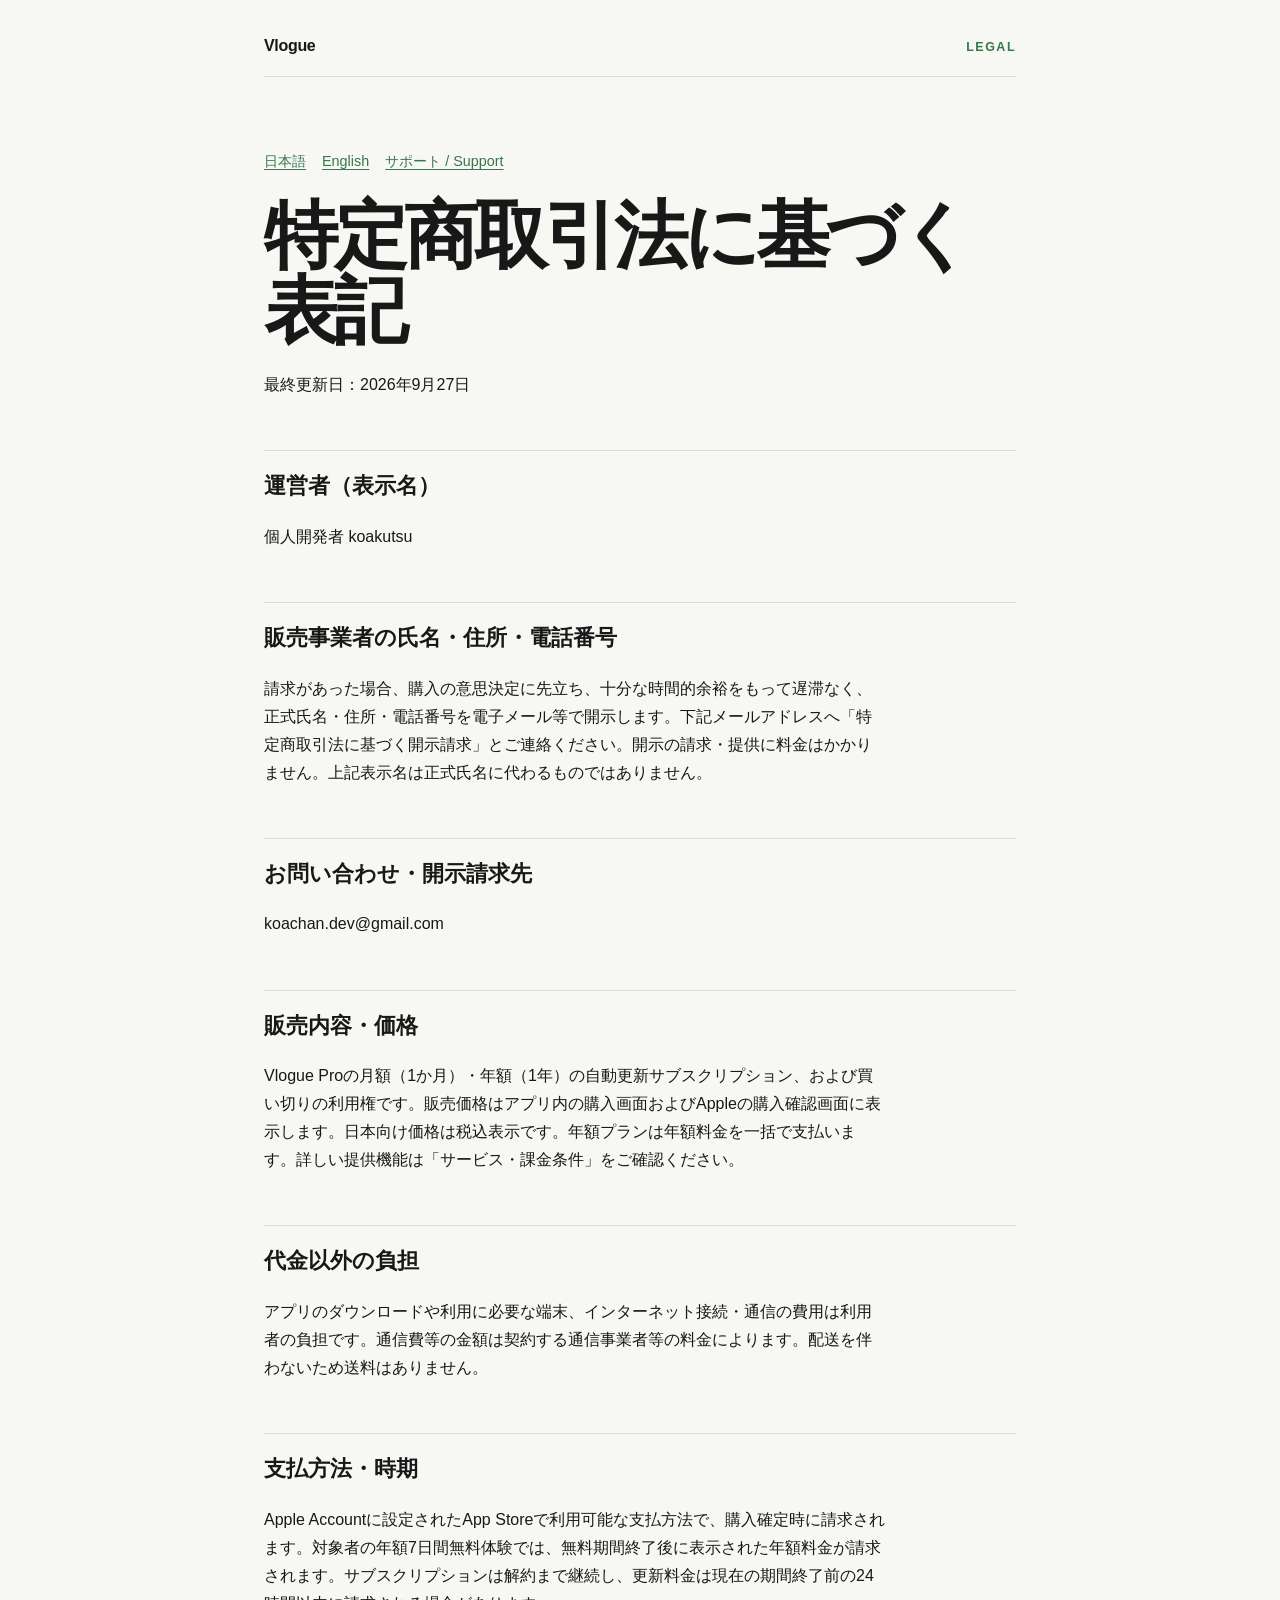
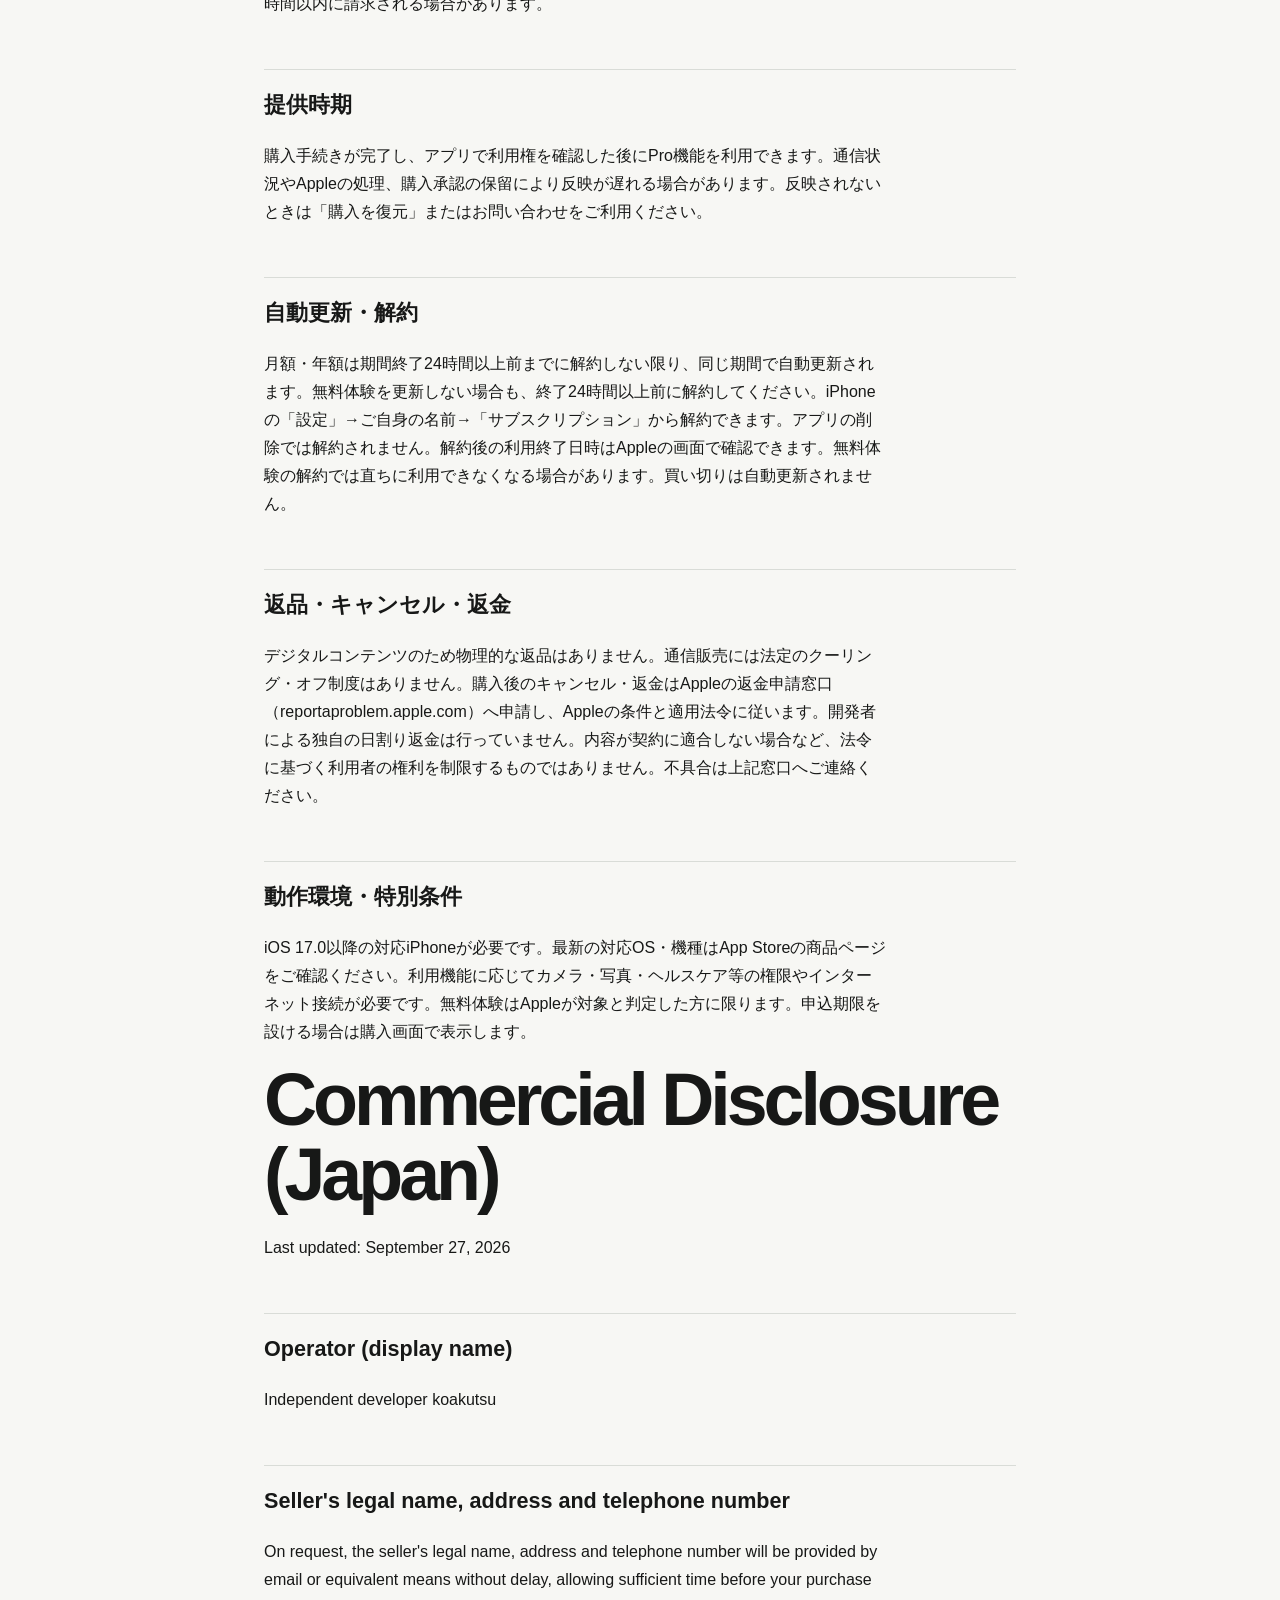
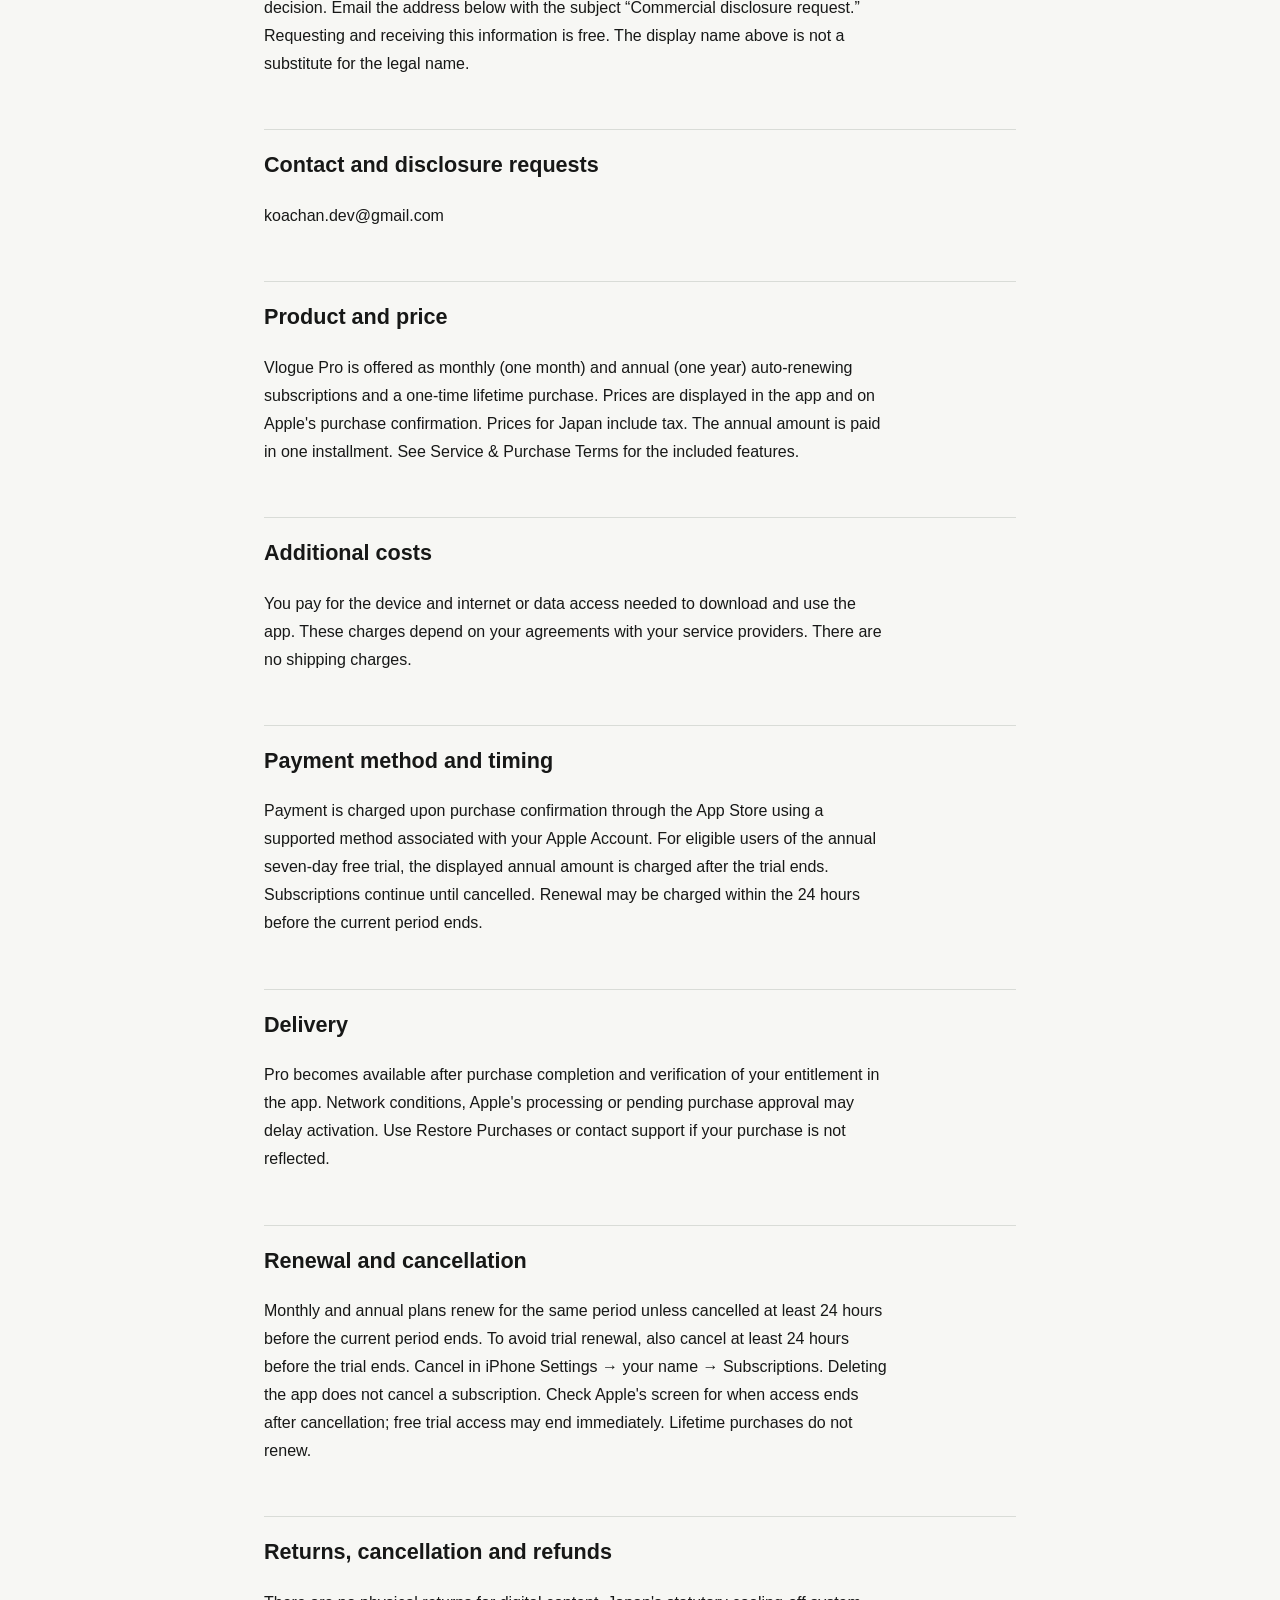
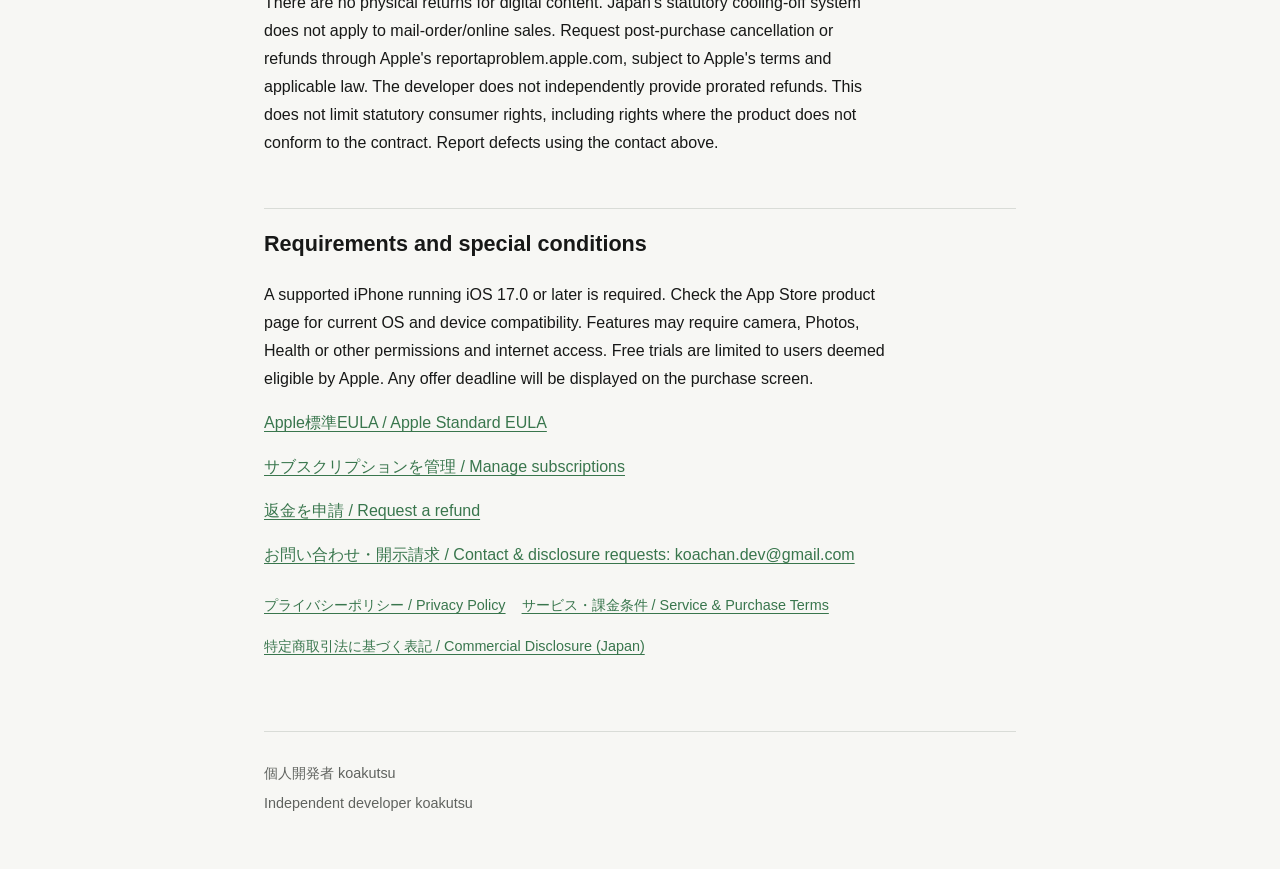
==== commerce/index.html @ 7c8397d8 "Add commercial disclosures and align legal pages with Vlogue purchases" ====
<!doctype html>
<!-- Generated from Vlogue/Resources/LegalDocuments.json. Edit the source, then sync. -->
<html lang="ja">
<head>
  <meta charset="utf-8">
  <meta name="viewport" content="width=device-width, initial-scale=1">
  <meta name="description" content="Vlogue 特定商取引法に基づく表記 / Commercial Disclosure (Japan)">
  <title>特定商取引法に基づく表記 | Vlogue</title>
  <link rel="icon" type="image/png" sizes="32x32" href="../favicon.png">
  <link rel="apple-touch-icon" href="../apple-touch-icon.png">
  <link rel="stylesheet" href="../assets/site.css">
</head>
<body>
  <header class="site-header"><a class="brand" href="../">Vlogue</a><span class="eyebrow">Legal</span></header>
  <main>
    <nav class="language-nav" aria-label="Language"><a href="#ja" lang="ja">日本語</a><a href="#en" lang="en">English</a><a href="../support/">サポート / Support</a></nav>
    <section id="ja" class="language" lang="ja">
<h1>特定商取引法に基づく表記</h1>
<p>最終更新日：2026年9月27日</p>
<h2>運営者（表示名）</h2>
<p>個人開発者 koakutsu</p>
<h2>販売事業者の氏名・住所・電話番号</h2>
<p>請求があった場合、購入の意思決定に先立ち、十分な時間的余裕をもって遅滞なく、正式氏名・住所・電話番号を電子メール等で開示します。下記メールアドレスへ「特定商取引法に基づく開示請求」とご連絡ください。開示の請求・提供に料金はかかりません。上記表示名は正式氏名に代わるものではありません。</p>
<h2>お問い合わせ・開示請求先</h2>
<p>koachan.dev@gmail.com</p>
<h2>販売内容・価格</h2>
<p>Vlogue Proの月額（1か月）・年額（1年）の自動更新サブスクリプション、および買い切りの利用権です。販売価格はアプリ内の購入画面およびAppleの購入確認画面に表示します。日本向け価格は税込表示です。年額プランは年額料金を一括で支払います。詳しい提供機能は「サービス・課金条件」をご確認ください。</p>
<h2>代金以外の負担</h2>
<p>アプリのダウンロードや利用に必要な端末、インターネット接続・通信の費用は利用者の負担です。通信費等の金額は契約する通信事業者等の料金によります。配送を伴わないため送料はありません。</p>
<h2>支払方法・時期</h2>
<p>Apple Accountに設定されたApp Storeで利用可能な支払方法で、購入確定時に請求されます。対象者の年額7日間無料体験では、無料期間終了後に表示された年額料金が請求されます。サブスクリプションは解約まで継続し、更新料金は現在の期間終了前の24時間以内に請求される場合があります。</p>
<h2>提供時期</h2>
<p>購入手続きが完了し、アプリで利用権を確認した後にPro機能を利用できます。通信状況やAppleの処理、購入承認の保留により反映が遅れる場合があります。反映されないときは「購入を復元」またはお問い合わせをご利用ください。</p>
<h2>自動更新・解約</h2>
<p>月額・年額は期間終了24時間以上前までに解約しない限り、同じ期間で自動更新されます。無料体験を更新しない場合も、終了24時間以上前に解約してください。iPhoneの「設定」→ご自身の名前→「サブスクリプション」から解約できます。アプリの削除では解約されません。解約後の利用終了日時はAppleの画面で確認できます。無料体験の解約では直ちに利用できなくなる場合があります。買い切りは自動更新されません。</p>
<h2>返品・キャンセル・返金</h2>
<p>デジタルコンテンツのため物理的な返品はありません。通信販売には法定のクーリング・オフ制度はありません。購入後のキャンセル・返金はAppleの返金申請窓口（reportaproblem.apple.com）へ申請し、Appleの条件と適用法令に従います。開発者による独自の日割り返金は行っていません。内容が契約に適合しない場合など、法令に基づく利用者の権利を制限するものではありません。不具合は上記窓口へご連絡ください。</p>
<h2>動作環境・特別条件</h2>
<p>iOS 17.0以降の対応iPhoneが必要です。最新の対応OS・機種はApp Storeの商品ページをご確認ください。利用機能に応じてカメラ・写真・ヘルスケア等の権限やインターネット接続が必要です。無料体験はAppleが対象と判定した方に限ります。申込期限を設ける場合は購入画面で表示します。</p>
</section><section id="en" class="language" lang="en">
<h1>Commercial Disclosure (Japan)</h1>
<p>Last updated: September 27, 2026</p>
<h2>Operator (display name)</h2>
<p>Independent developer koakutsu</p>
<h2>Seller&#x27;s legal name, address and telephone number</h2>
<p>On request, the seller&#x27;s legal name, address and telephone number will be provided by email or equivalent means without delay, allowing sufficient time before your purchase decision. Email the address below with the subject “Commercial disclosure request.” Requesting and receiving this information is free. The display name above is not a substitute for the legal name.</p>
<h2>Contact and disclosure requests</h2>
<p>koachan.dev@gmail.com</p>
<h2>Product and price</h2>
<p>Vlogue Pro is offered as monthly (one month) and annual (one year) auto-renewing subscriptions and a one-time lifetime purchase. Prices are displayed in the app and on Apple&#x27;s purchase confirmation. Prices for Japan include tax. The annual amount is paid in one installment. See Service &amp; Purchase Terms for the included features.</p>
<h2>Additional costs</h2>
<p>You pay for the device and internet or data access needed to download and use the app. These charges depend on your agreements with your service providers. There are no shipping charges.</p>
<h2>Payment method and timing</h2>
<p>Payment is charged upon purchase confirmation through the App Store using a supported method associated with your Apple Account. For eligible users of the annual seven-day free trial, the displayed annual amount is charged after the trial ends. Subscriptions continue until cancelled. Renewal may be charged within the 24 hours before the current period ends.</p>
<h2>Delivery</h2>
<p>Pro becomes available after purchase completion and verification of your entitlement in the app. Network conditions, Apple&#x27;s processing or pending purchase approval may delay activation. Use Restore Purchases or contact support if your purchase is not reflected.</p>
<h2>Renewal and cancellation</h2>
<p>Monthly and annual plans renew for the same period unless cancelled at least 24 hours before the current period ends. To avoid trial renewal, also cancel at least 24 hours before the trial ends. Cancel in iPhone Settings → your name → Subscriptions. Deleting the app does not cancel a subscription. Check Apple&#x27;s screen for when access ends after cancellation; free trial access may end immediately. Lifetime purchases do not renew.</p>
<h2>Returns, cancellation and refunds</h2>
<p>There are no physical returns for digital content. Japan&#x27;s statutory cooling-off system does not apply to mail-order/online sales. Request post-purchase cancellation or refunds through Apple&#x27;s reportaproblem.apple.com, subject to Apple&#x27;s terms and applicable law. The developer does not independently provide prorated refunds. This does not limit statutory consumer rights, including rights where the product does not conform to the contract. Report defects using the contact above.</p>
<h2>Requirements and special conditions</h2>
<p>A supported iPhone running iOS 17.0 or later is required. Check the App Store product page for current OS and device compatibility. Features may require camera, Photos, Health or other permissions and internet access. Free trials are limited to users deemed eligible by Apple. Any offer deadline will be displayed on the purchase screen.</p>
</section>
    <p><a href="https://www.apple.com/legal/internet-services/itunes/dev/stdeula/">Apple標準EULA / Apple Standard EULA</a></p>
<p><a href="https://apps.apple.com/account/subscriptions">サブスクリプションを管理 / Manage subscriptions</a></p>
<p><a href="https://reportaproblem.apple.com/">返金を申請 / Request a refund</a></p>
    <p><a href="mailto:koachan.dev@gmail.com">お問い合わせ・開示請求 / Contact &amp; disclosure requests: koachan.dev@gmail.com</a></p>
    <nav class="language-nav" aria-label="法的情報 / Legal information"><a href="../privacy/">プライバシーポリシー / Privacy Policy</a>
<a href="../terms/">サービス・課金条件 / Service &amp; Purchase Terms</a>
<a href="../commerce/">特定商取引法に基づく表記 / Commercial Disclosure (Japan)</a></nav>
  </main>
  <footer class="site-footer"><p>個人開発者 koakutsu</p><p lang="en">Independent developer koakutsu</p></footer>
</body>
</html>
---- assets/site.css ----
:root {
  color-scheme: light dark;
  --page: #f7f7f4;
  --surface: #ffffff;
  --ink: #171817;
  --muted: #60635f;
  --line: #d9dcd7;
  --signal: #39764d;
  --max: 47rem;
}

@media (prefers-color-scheme: dark) {
  :root {
    --page: #0d0e0d;
    --surface: #181a18;
    --ink: #f4f4f1;
    --muted: #b0b1ac;
    --line: #343834;
    --signal: #8fbea0;
  }
}

* { box-sizing: border-box; }
html { scroll-behavior: smooth; }
body {
  margin: 0;
  background: var(--page);
  color: var(--ink);
  font: 16px/1.75 -apple-system, BlinkMacSystemFont, "Segoe UI", sans-serif;
}
a { color: var(--signal); text-underline-offset: 0.18em; }
a:focus-visible {
  outline: 3px solid var(--signal);
  outline-offset: 4px;
  border-radius: 3px;
}
.site-header, main, .site-footer {
  width: min(calc(100% - 2rem), var(--max));
  margin-inline: auto;
}
.site-header {
  padding-block: 2rem 1rem;
  display: flex;
  justify-content: space-between;
  gap: 1rem;
  align-items: baseline;
  border-bottom: 1px solid var(--line);
}
.brand {
  color: var(--ink);
  font-weight: 750;
  text-decoration: none;
  letter-spacing: -0.02em;
}
.eyebrow {
  color: var(--signal);
  font-size: 0.78rem;
  font-weight: 750;
  letter-spacing: 0.12em;
  text-transform: uppercase;
}
main { padding-block: 3rem; }
h1 {
  max-width: 18ch;
  font-size: clamp(2.25rem, 8vw, 4.6rem);
  line-height: 1.02;
  letter-spacing: -0.055em;
  margin: 0.4rem 0 1.4rem;
}
h2 {
  margin-top: 3.2rem;
  padding-top: 1rem;
  border-top: 1px solid var(--line);
  font-size: 1.35rem;
}
h3 { margin-top: 2rem; font-size: 1.05rem; }
h1, h2, h3, p, li, a { overflow-wrap: anywhere; }
p, li { max-width: 70ch; }
.lede { color: var(--muted); font-size: 1.12rem; }
.meta, .language-nav, .site-footer { color: var(--muted); font-size: 0.9rem; }
.language-nav { display: flex; flex-wrap: wrap; gap: 1rem; margin-block: 1.5rem; }
.policy-nav {
  display: grid;
  grid-template-columns: repeat(2, minmax(0, 1fr));
  gap: 0.8rem;
  margin-block: 2rem;
}
.policy-card {
  display: block;
  padding: 1.2rem;
  color: var(--ink);
  background: var(--surface);
  border: 1px solid var(--line);
  border-radius: 14px;
  text-decoration: none;
}
.policy-card:hover { border-color: var(--signal); }
.policy-card strong { display: block; font-size: 1.05rem; }
.policy-card span { color: var(--muted); font-size: 0.9rem; }
.language { min-width: 0; scroll-margin-top: 1rem; }
.site-footer { padding-block: 1.5rem 3rem; border-top: 1px solid var(--line); }
.site-footer p { margin: 0.3rem 0; }

@media (max-width: 36rem) {
  .site-header { align-items: flex-start; flex-direction: column; }
  .policy-nav { grid-template-columns: 1fr; }
}

@media (prefers-reduced-motion: reduce) {
  html { scroll-behavior: auto; }
}
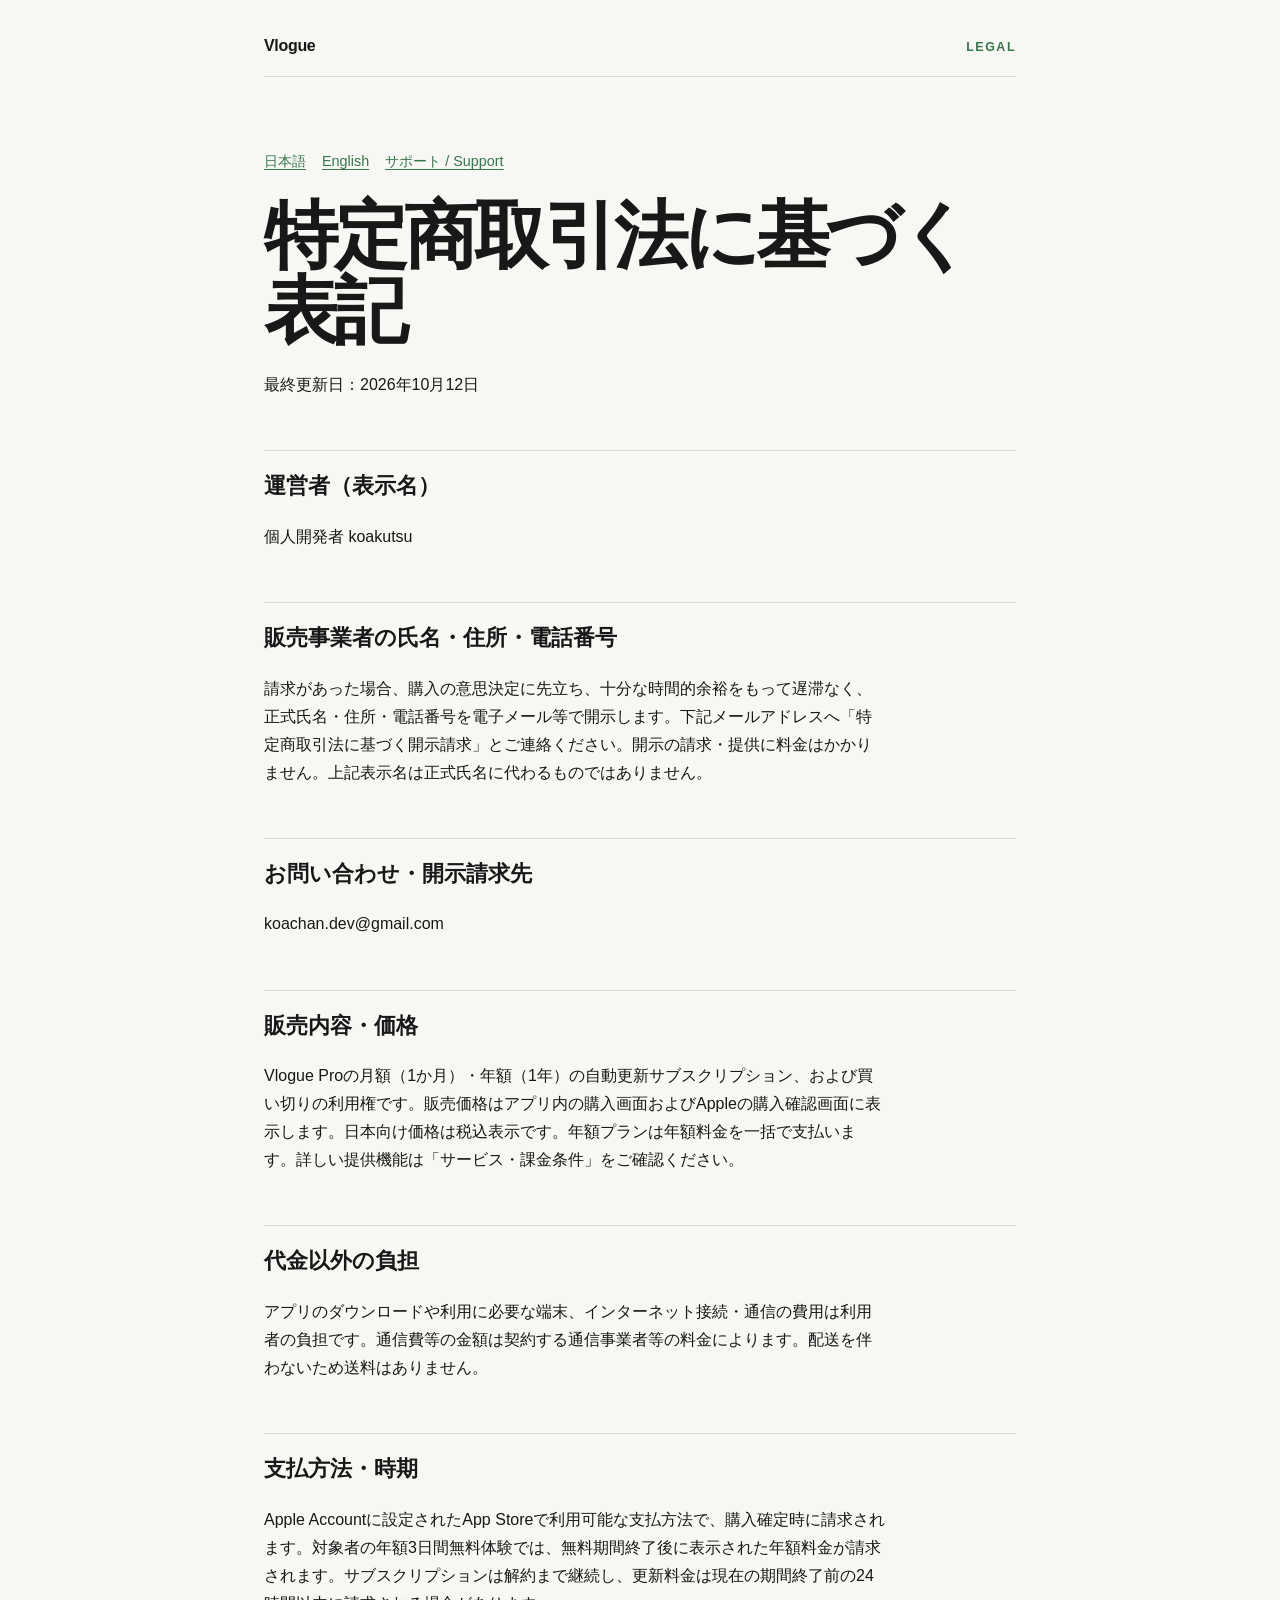
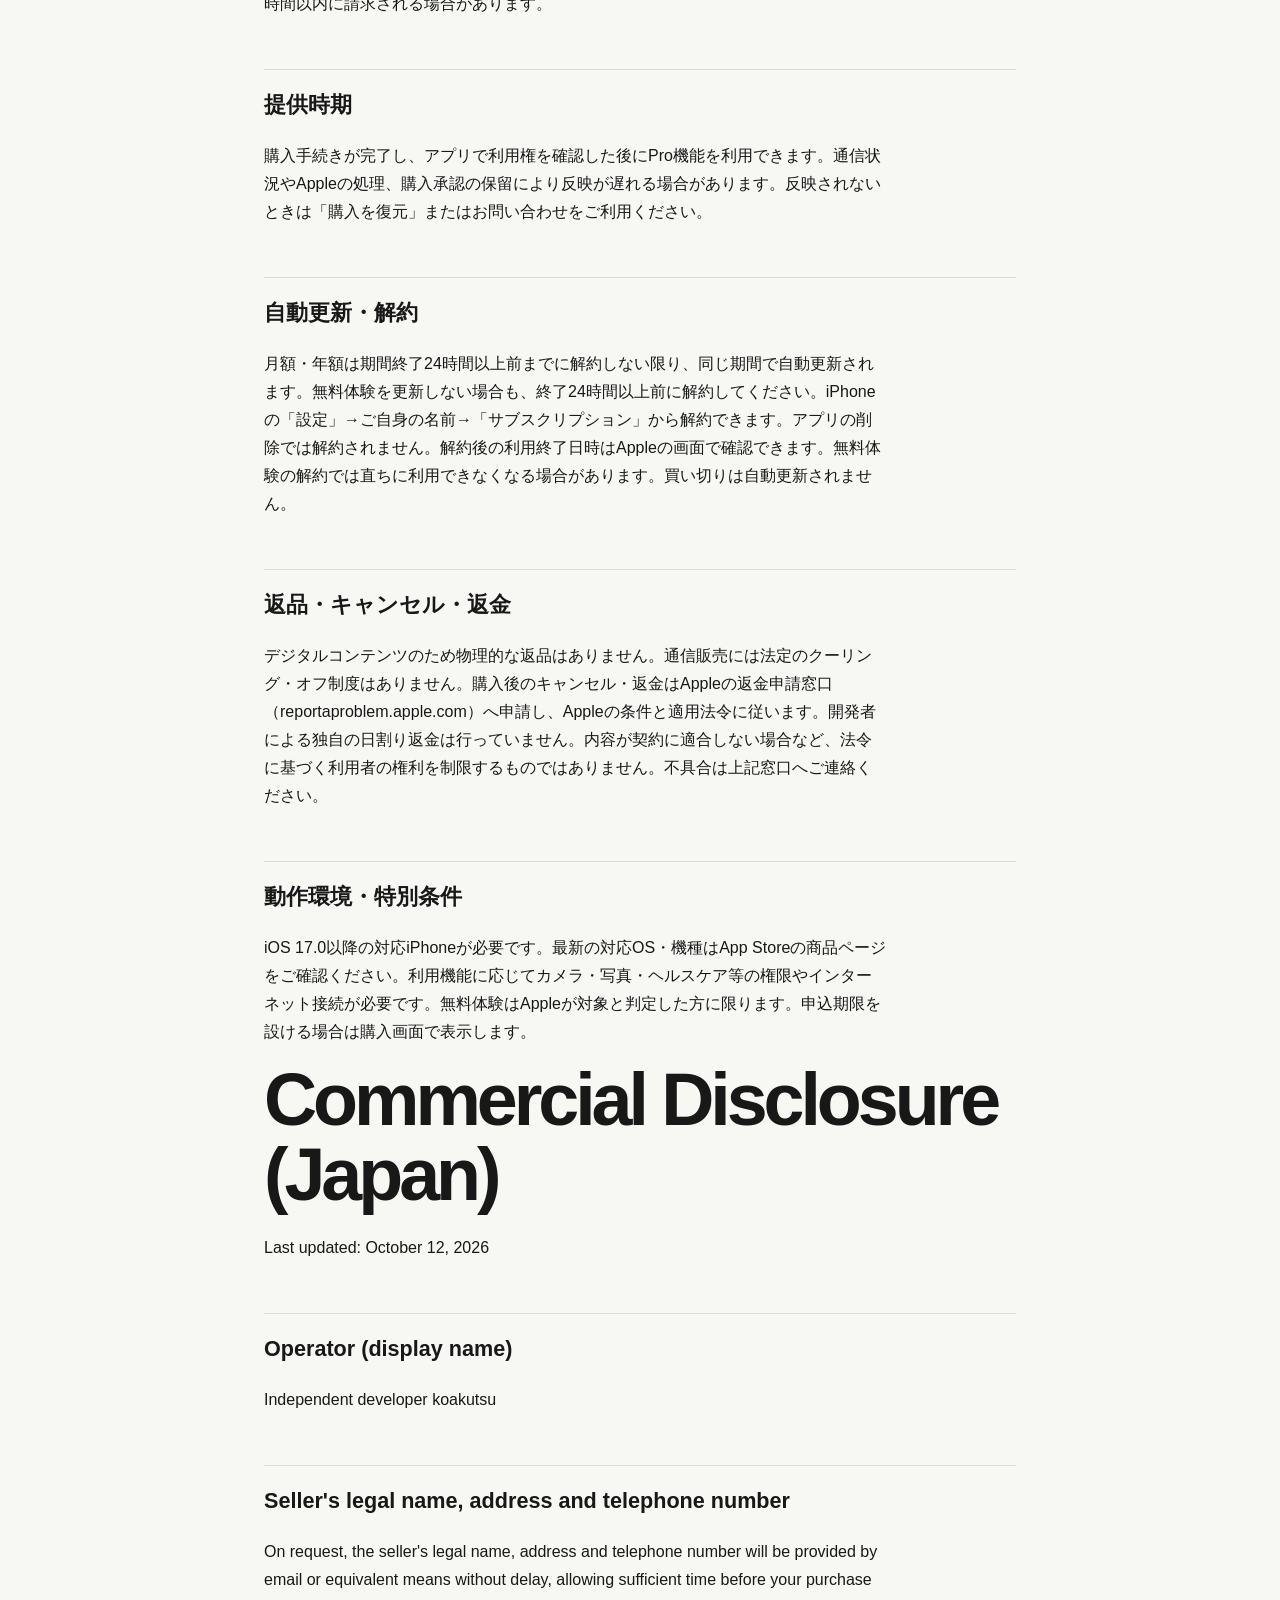
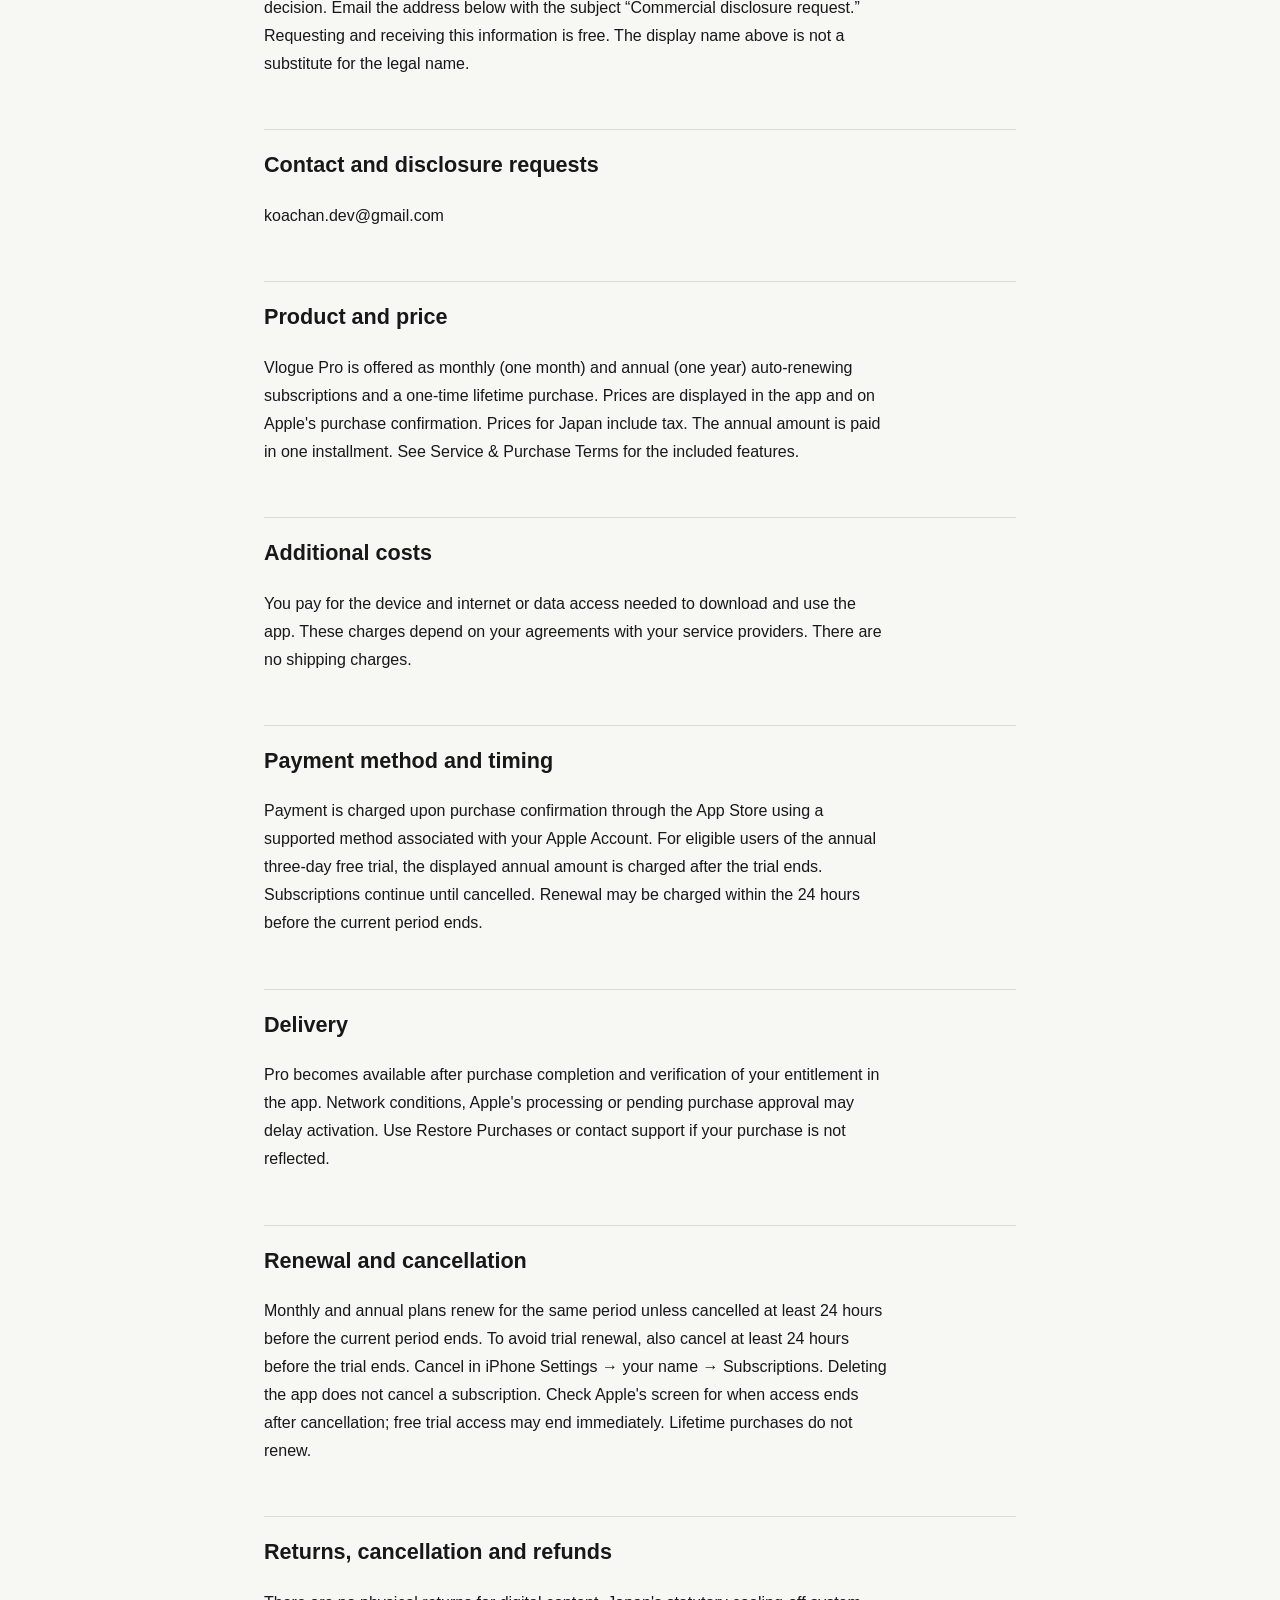
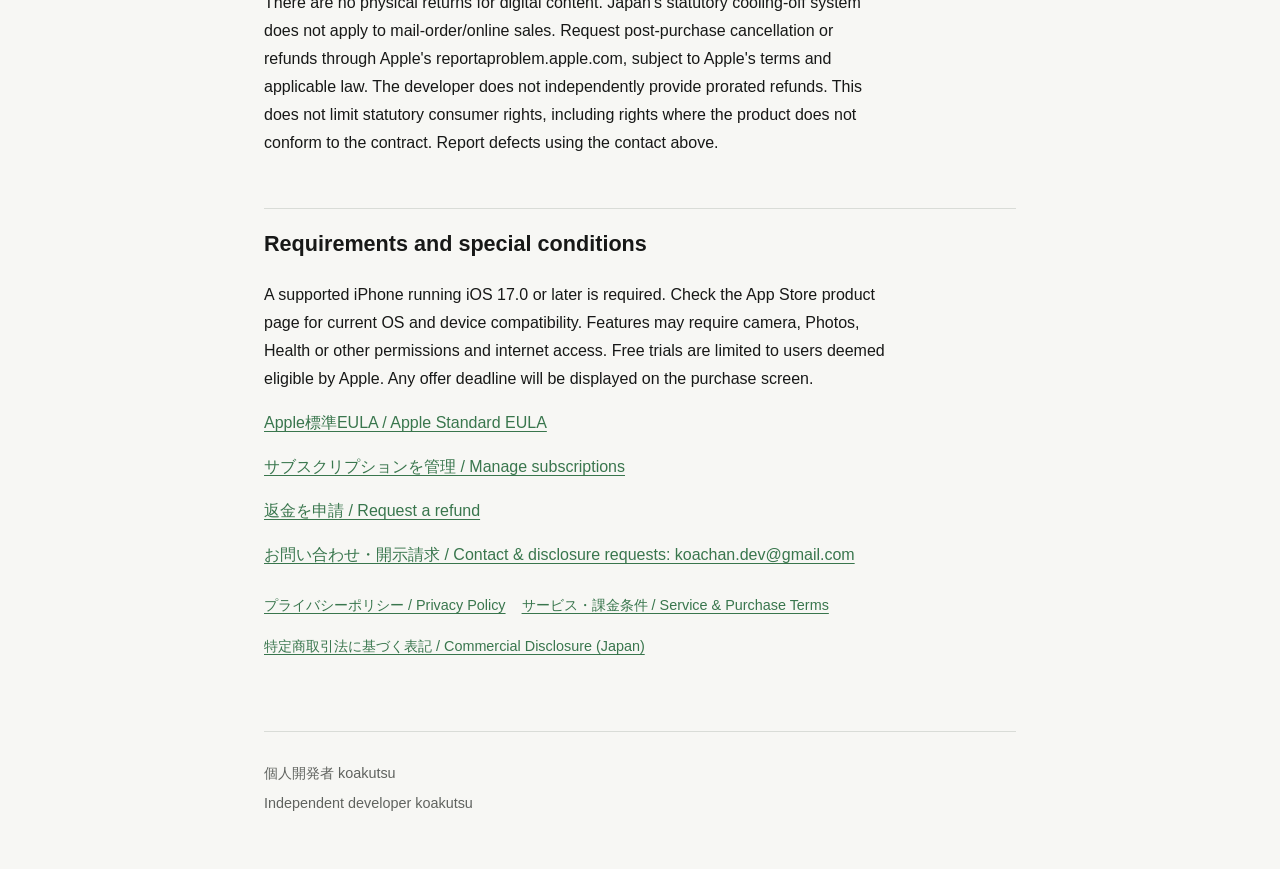
==== commit 23060d32: "Align purchase terms with three-day trial and unlimited free exports" ====
--- a/commerce/index.html
+++ b/commerce/index.html
@@ -16,7 +16,7 @@
     <nav class="language-nav" aria-label="Language"><a href="#ja" lang="ja">日本語</a><a href="#en" lang="en">English</a><a href="../support/">サポート / Support</a></nav>
     <section id="ja" class="language" lang="ja">
 <h1>特定商取引法に基づく表記</h1>
-<p>最終更新日：2026年9月27日</p>
+<p>最終更新日：2026年10月12日</p>
 <h2>運営者（表示名）</h2>
 <p>個人開発者 koakutsu</p>
 <h2>販売事業者の氏名・住所・電話番号</h2>
@@ -28,7 +28,7 @@
 <h2>代金以外の負担</h2>
 <p>アプリのダウンロードや利用に必要な端末、インターネット接続・通信の費用は利用者の負担です。通信費等の金額は契約する通信事業者等の料金によります。配送を伴わないため送料はありません。</p>
 <h2>支払方法・時期</h2>
-<p>Apple Accountに設定されたApp Storeで利用可能な支払方法で、購入確定時に請求されます。対象者の年額7日間無料体験では、無料期間終了後に表示された年額料金が請求されます。サブスクリプションは解約まで継続し、更新料金は現在の期間終了前の24時間以内に請求される場合があります。</p>
+<p>Apple Accountに設定されたApp Storeで利用可能な支払方法で、購入確定時に請求されます。対象者の年額3日間無料体験では、無料期間終了後に表示された年額料金が請求されます。サブスクリプションは解約まで継続し、更新料金は現在の期間終了前の24時間以内に請求される場合があります。</p>
 <h2>提供時期</h2>
 <p>購入手続きが完了し、アプリで利用権を確認した後にPro機能を利用できます。通信状況やAppleの処理、購入承認の保留により反映が遅れる場合があります。反映されないときは「購入を復元」またはお問い合わせをご利用ください。</p>
 <h2>自動更新・解約</h2>
@@ -39,7 +39,7 @@
 <p>iOS 17.0以降の対応iPhoneが必要です。最新の対応OS・機種はApp Storeの商品ページをご確認ください。利用機能に応じてカメラ・写真・ヘルスケア等の権限やインターネット接続が必要です。無料体験はAppleが対象と判定した方に限ります。申込期限を設ける場合は購入画面で表示します。</p>
 </section><section id="en" class="language" lang="en">
 <h1>Commercial Disclosure (Japan)</h1>
-<p>Last updated: September 27, 2026</p>
+<p>Last updated: October 12, 2026</p>
 <h2>Operator (display name)</h2>
 <p>Independent developer koakutsu</p>
 <h2>Seller&#x27;s legal name, address and telephone number</h2>
@@ -51,7 +51,7 @@
 <h2>Additional costs</h2>
 <p>You pay for the device and internet or data access needed to download and use the app. These charges depend on your agreements with your service providers. There are no shipping charges.</p>
 <h2>Payment method and timing</h2>
-<p>Payment is charged upon purchase confirmation through the App Store using a supported method associated with your Apple Account. For eligible users of the annual seven-day free trial, the displayed annual amount is charged after the trial ends. Subscriptions continue until cancelled. Renewal may be charged within the 24 hours before the current period ends.</p>
+<p>Payment is charged upon purchase confirmation through the App Store using a supported method associated with your Apple Account. For eligible users of the annual three-day free trial, the displayed annual amount is charged after the trial ends. Subscriptions continue until cancelled. Renewal may be charged within the 24 hours before the current period ends.</p>
 <h2>Delivery</h2>
 <p>Pro becomes available after purchase completion and verification of your entitlement in the app. Network conditions, Apple&#x27;s processing or pending purchase approval may delay activation. Use Restore Purchases or contact support if your purchase is not reflected.</p>
 <h2>Renewal and cancellation</h2>
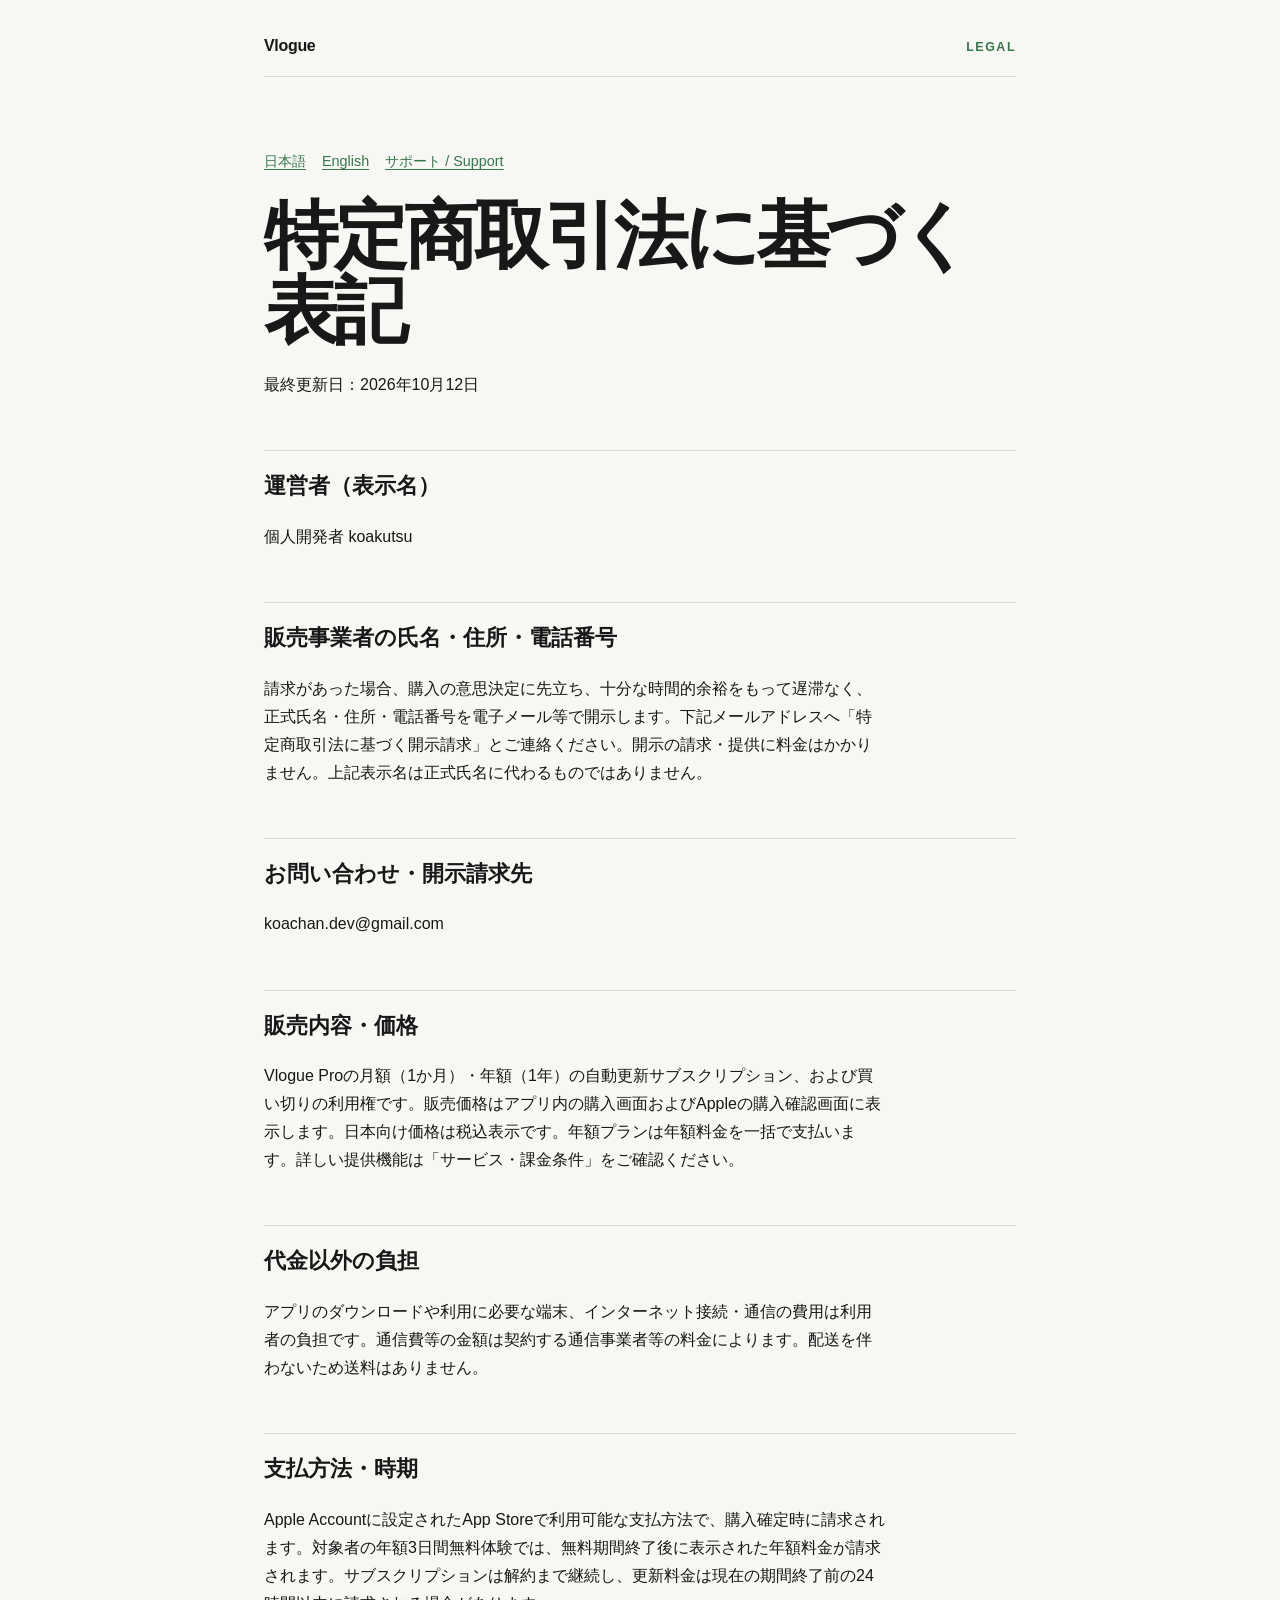
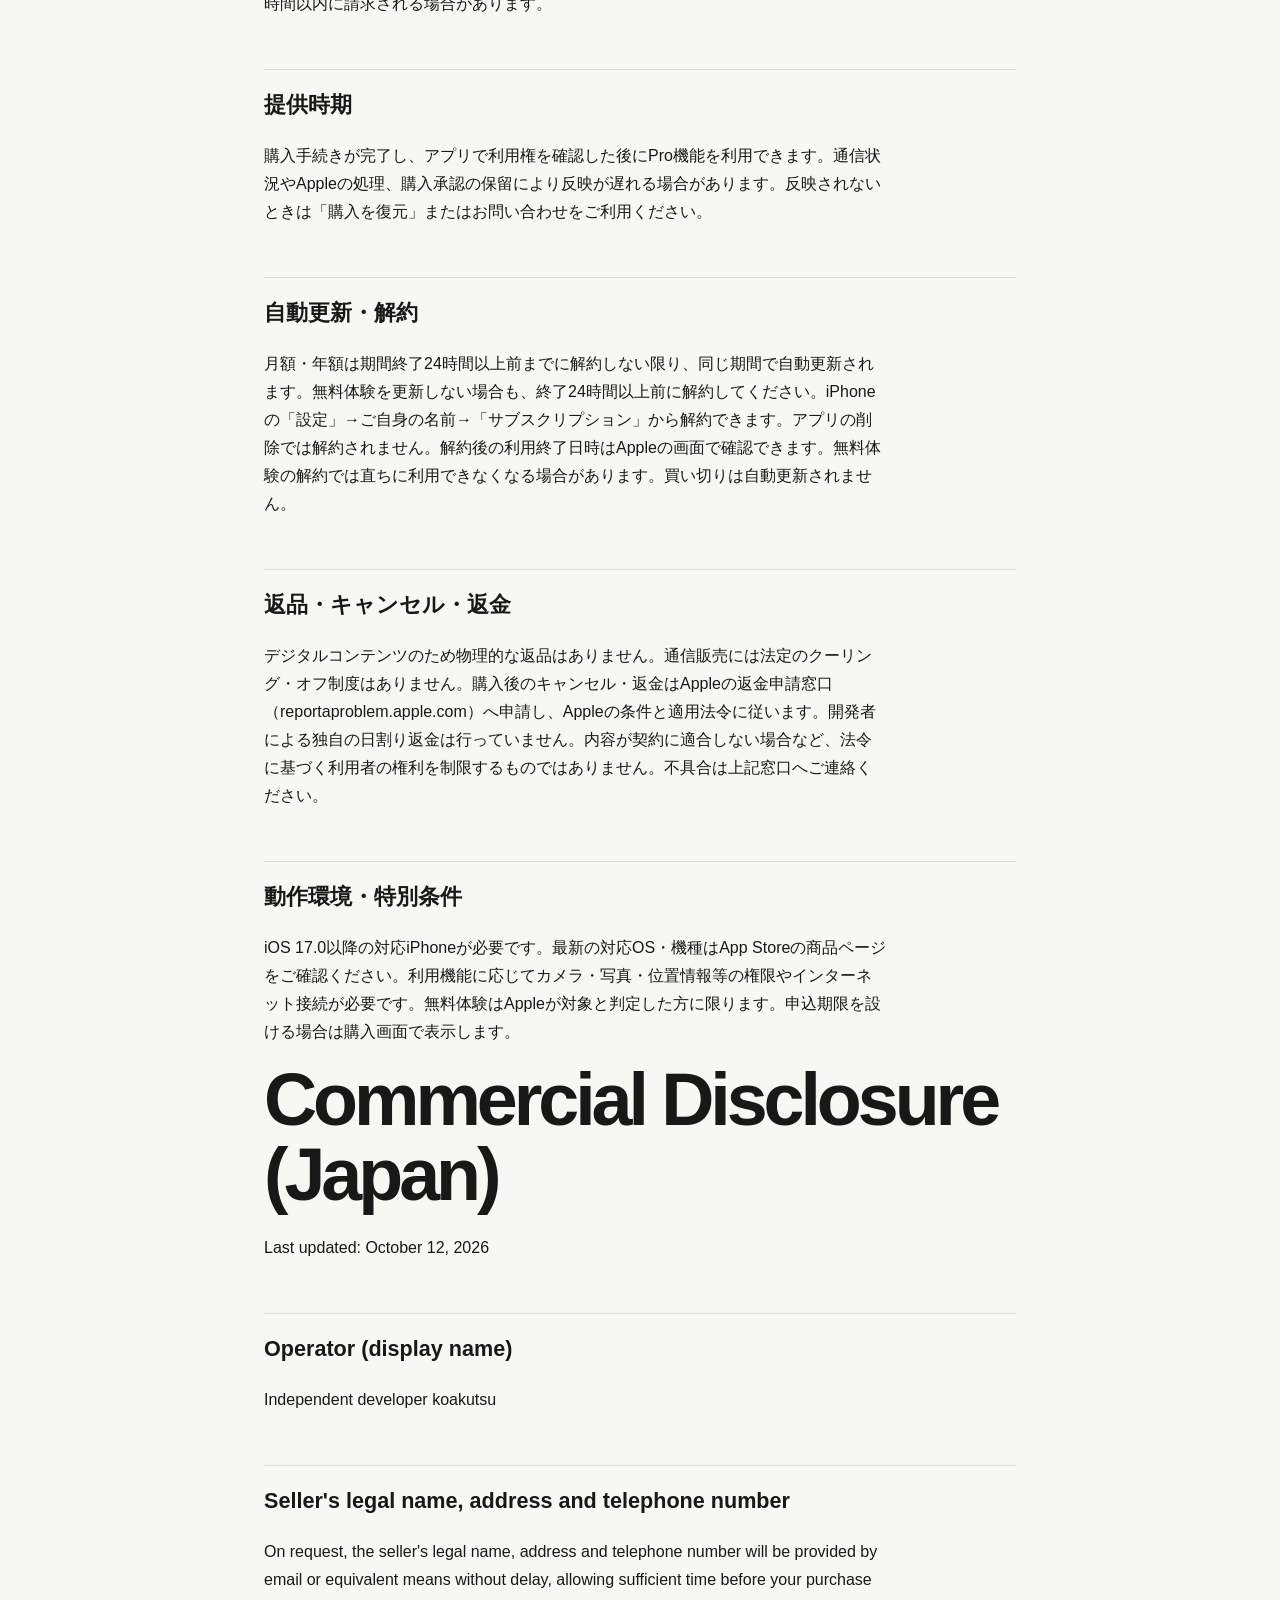
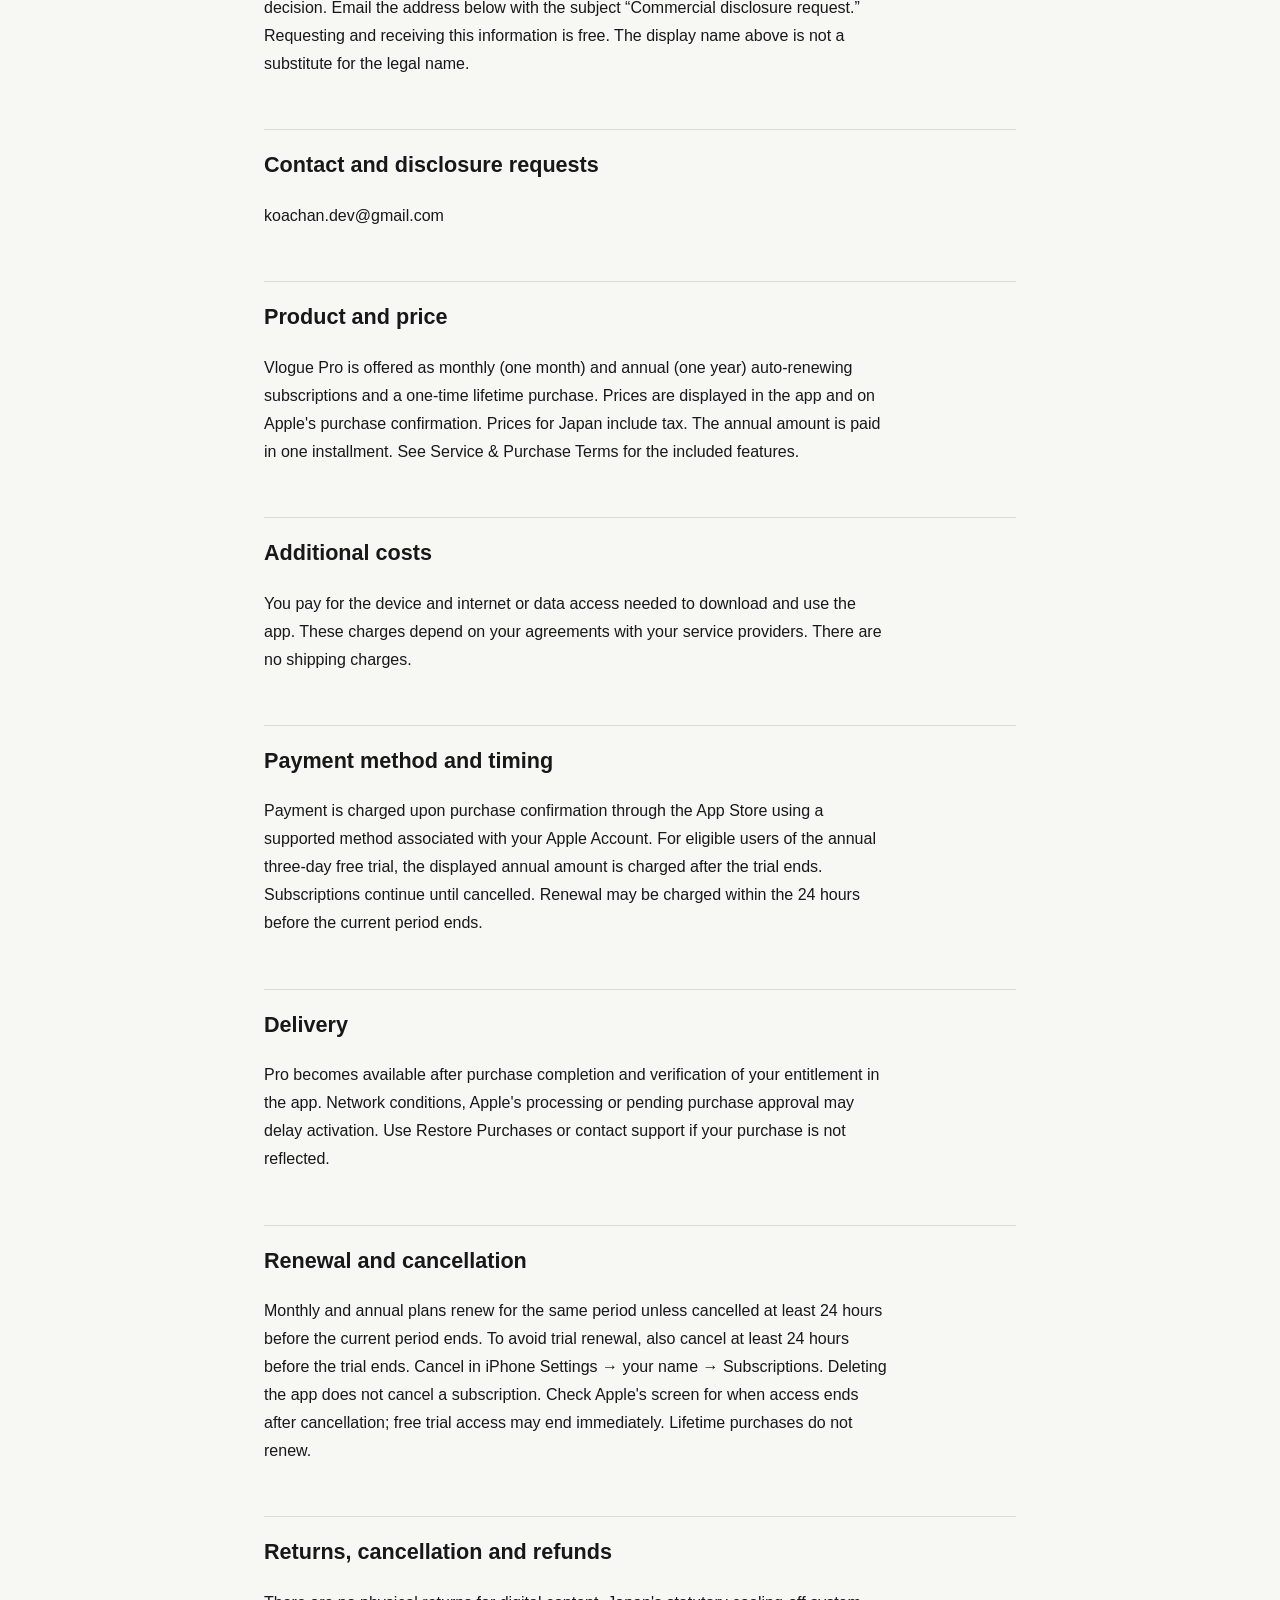
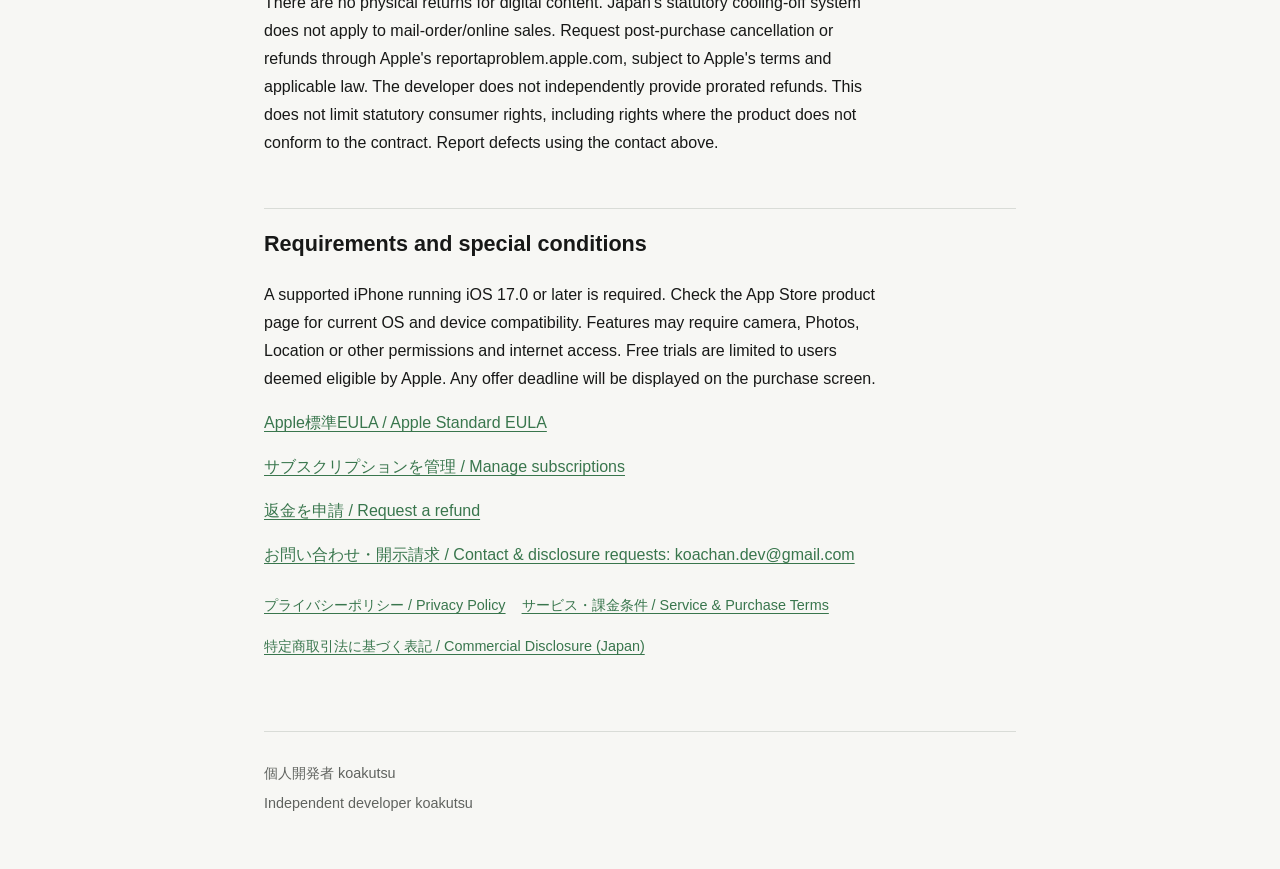
==== commit cdc0b411: "Update legal pages for current Vlogue features" ====
--- a/commerce/index.html
+++ b/commerce/index.html
@@ -36,7 +36,7 @@
 <h2>返品・キャンセル・返金</h2>
 <p>デジタルコンテンツのため物理的な返品はありません。通信販売には法定のクーリング・オフ制度はありません。購入後のキャンセル・返金はAppleの返金申請窓口（reportaproblem.apple.com）へ申請し、Appleの条件と適用法令に従います。開発者による独自の日割り返金は行っていません。内容が契約に適合しない場合など、法令に基づく利用者の権利を制限するものではありません。不具合は上記窓口へご連絡ください。</p>
 <h2>動作環境・特別条件</h2>
-<p>iOS 17.0以降の対応iPhoneが必要です。最新の対応OS・機種はApp Storeの商品ページをご確認ください。利用機能に応じてカメラ・写真・ヘルスケア等の権限やインターネット接続が必要です。無料体験はAppleが対象と判定した方に限ります。申込期限を設ける場合は購入画面で表示します。</p>
+<p>iOS 17.0以降の対応iPhoneが必要です。最新の対応OS・機種はApp Storeの商品ページをご確認ください。利用機能に応じてカメラ・写真・位置情報等の権限やインターネット接続が必要です。無料体験はAppleが対象と判定した方に限ります。申込期限を設ける場合は購入画面で表示します。</p>
 </section><section id="en" class="language" lang="en">
 <h1>Commercial Disclosure (Japan)</h1>
 <p>Last updated: October 12, 2026</p>
@@ -59,7 +59,7 @@
 <h2>Returns, cancellation and refunds</h2>
 <p>There are no physical returns for digital content. Japan&#x27;s statutory cooling-off system does not apply to mail-order/online sales. Request post-purchase cancellation or refunds through Apple&#x27;s reportaproblem.apple.com, subject to Apple&#x27;s terms and applicable law. The developer does not independently provide prorated refunds. This does not limit statutory consumer rights, including rights where the product does not conform to the contract. Report defects using the contact above.</p>
 <h2>Requirements and special conditions</h2>
-<p>A supported iPhone running iOS 17.0 or later is required. Check the App Store product page for current OS and device compatibility. Features may require camera, Photos, Health or other permissions and internet access. Free trials are limited to users deemed eligible by Apple. Any offer deadline will be displayed on the purchase screen.</p>
+<p>A supported iPhone running iOS 17.0 or later is required. Check the App Store product page for current OS and device compatibility. Features may require camera, Photos, Location or other permissions and internet access. Free trials are limited to users deemed eligible by Apple. Any offer deadline will be displayed on the purchase screen.</p>
 </section>
     <p><a href="https://www.apple.com/legal/internet-services/itunes/dev/stdeula/">Apple標準EULA / Apple Standard EULA</a></p>
 <p><a href="https://apps.apple.com/account/subscriptions">サブスクリプションを管理 / Manage subscriptions</a></p>
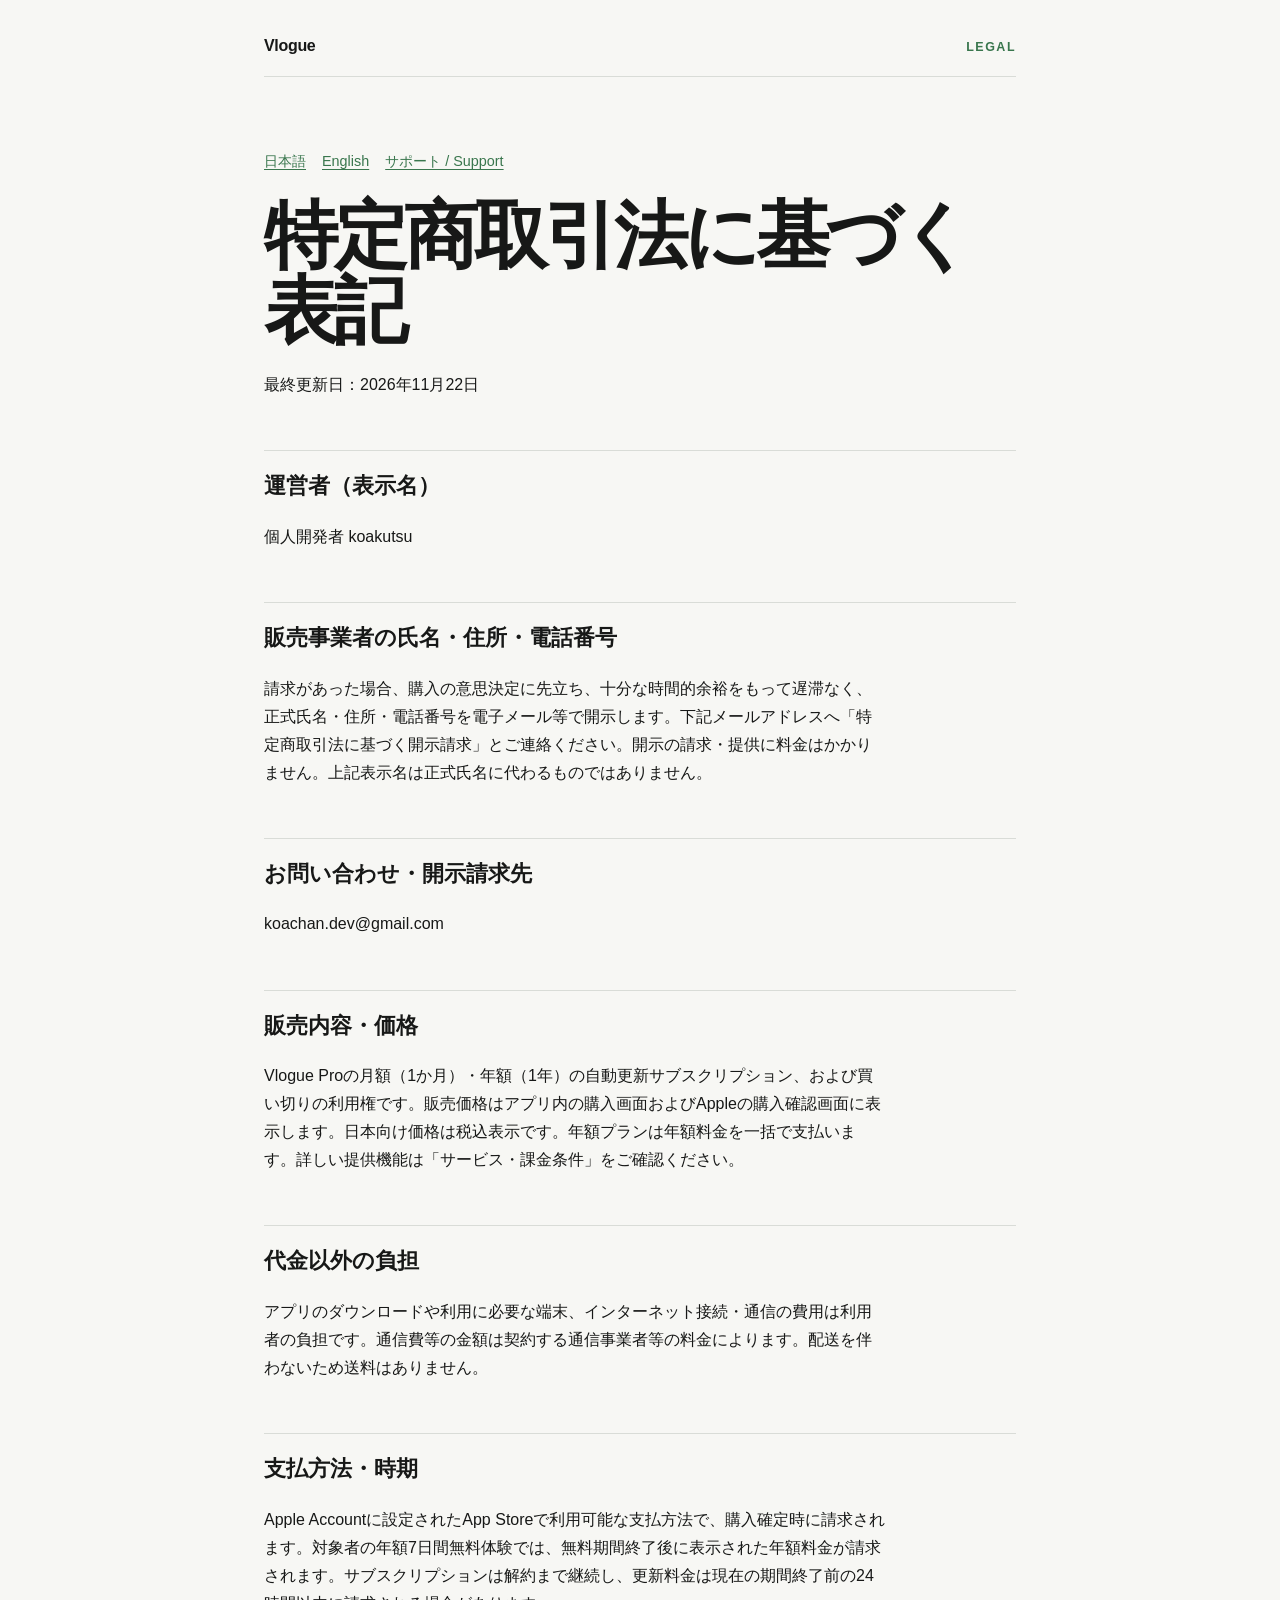
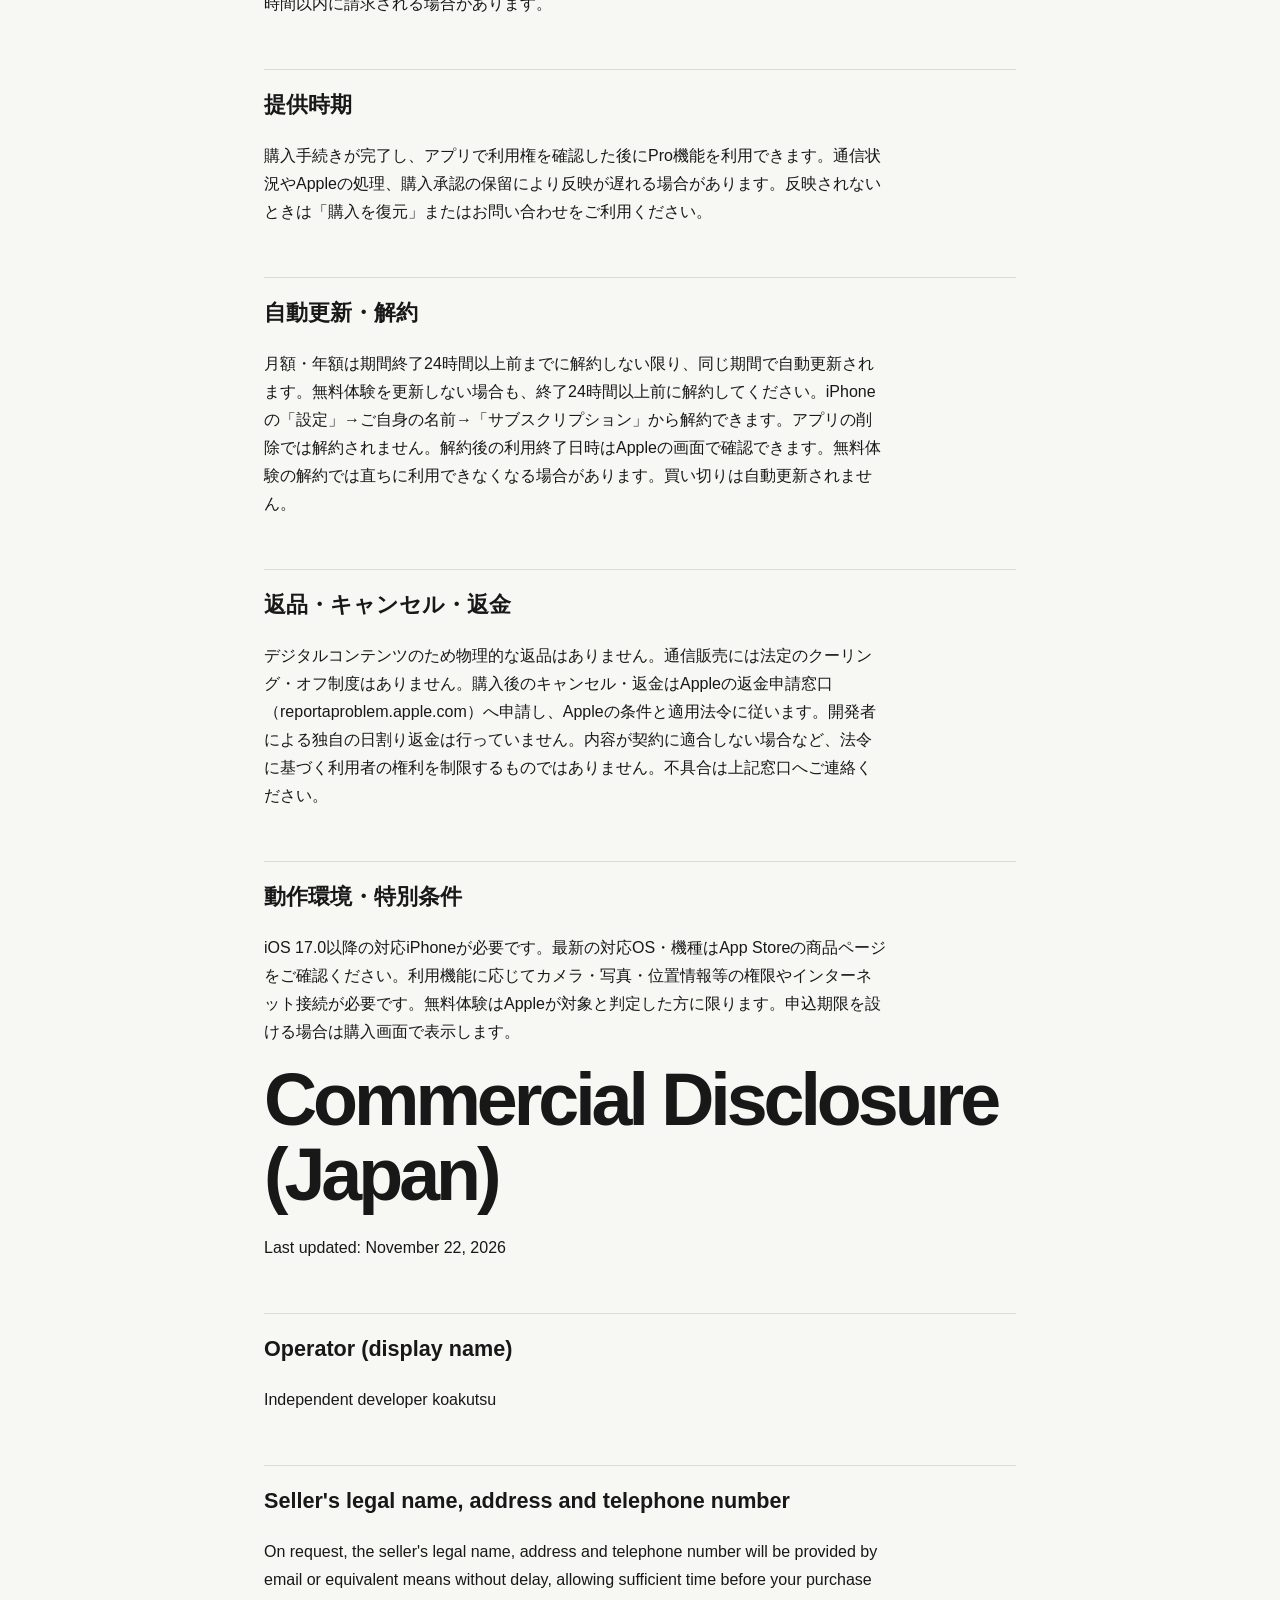
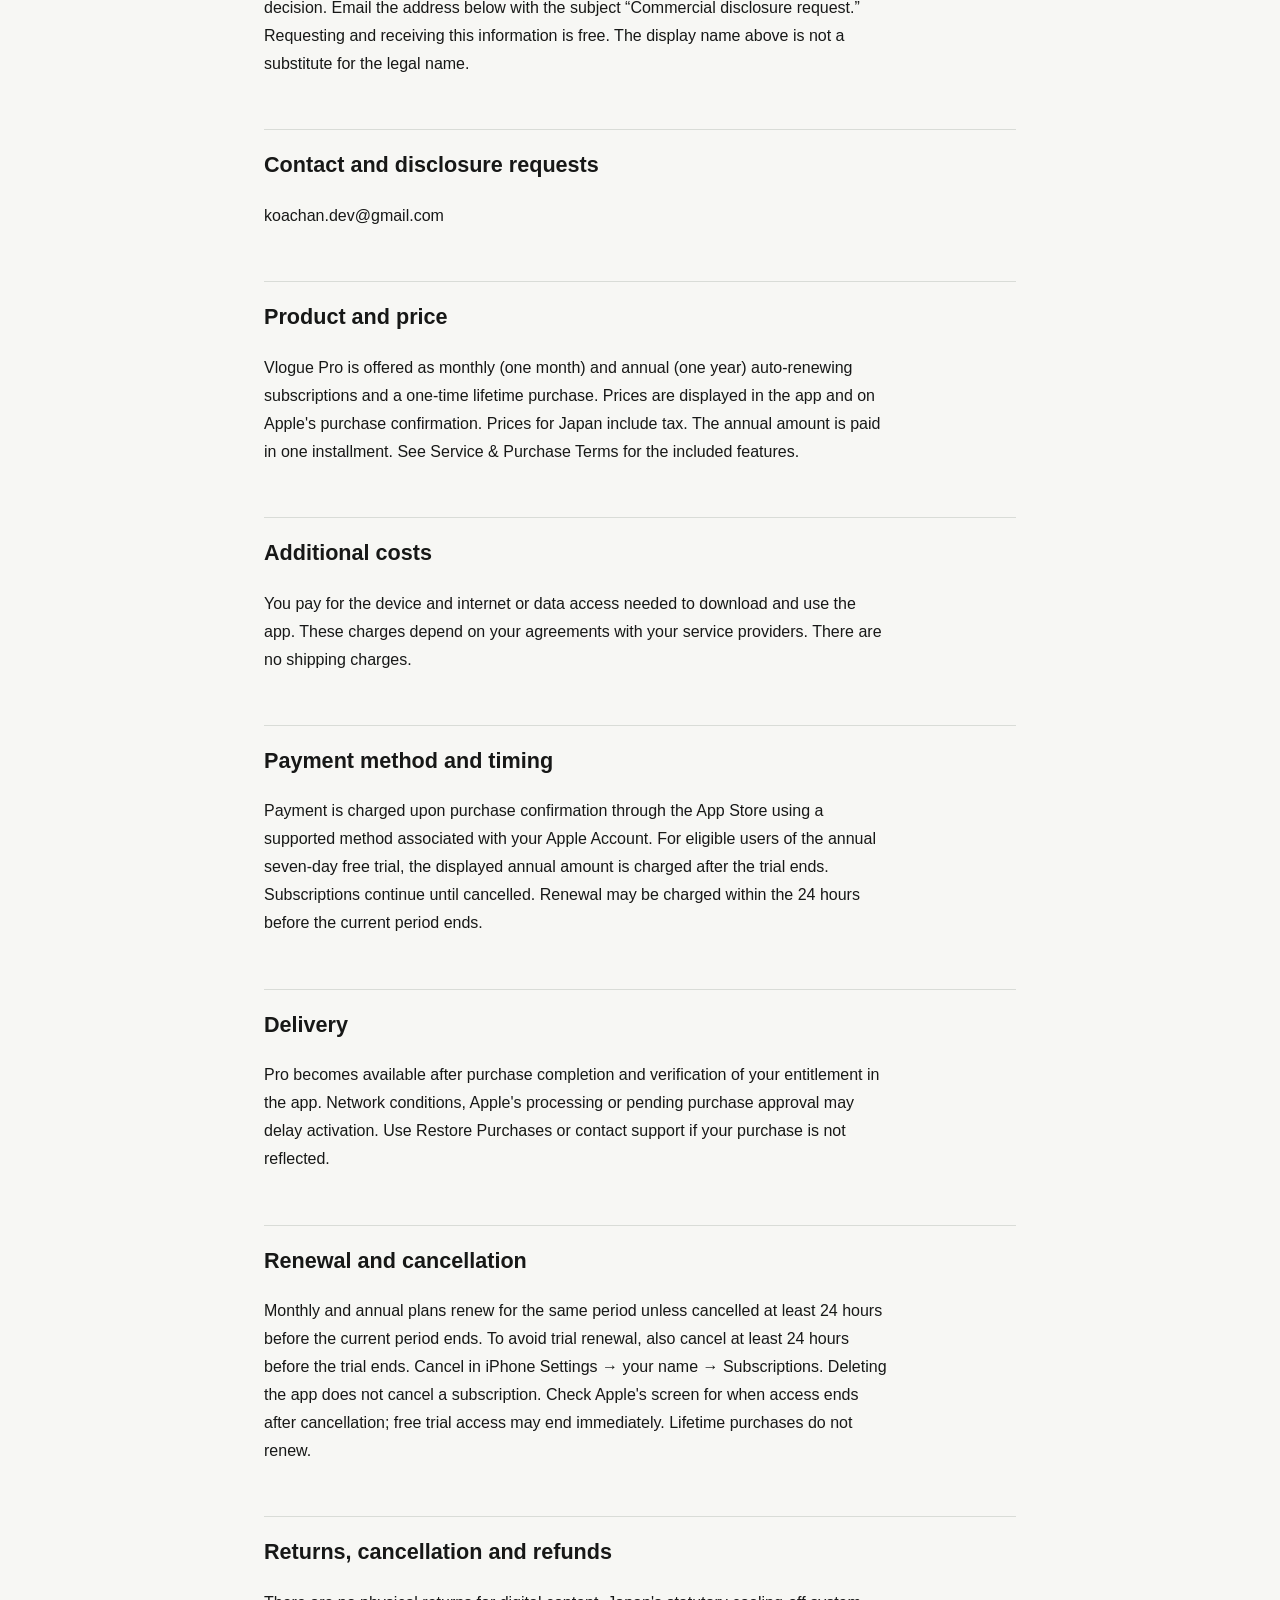
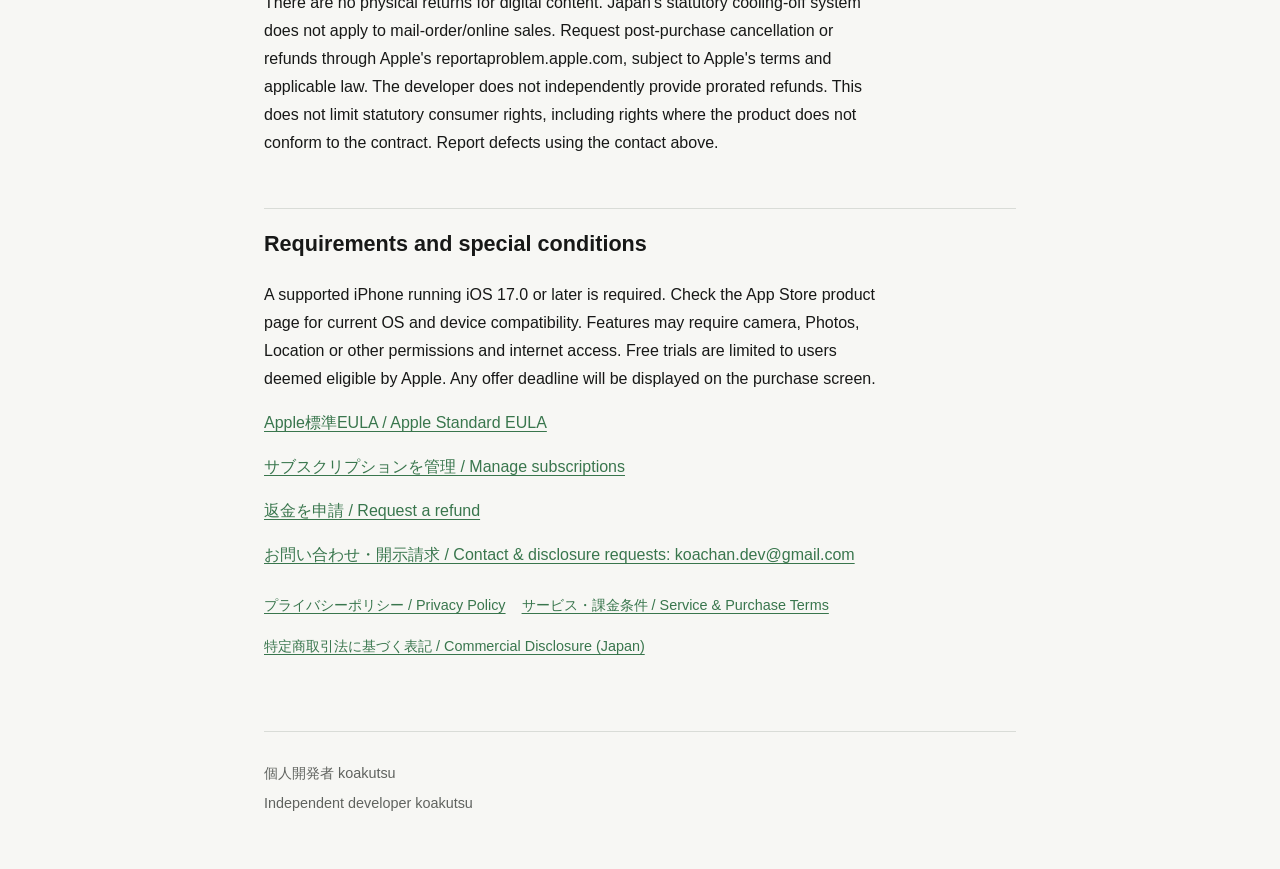
==== commit 990d394e: "docs: 1.1 に合わせて規約・特商法・サポートを更新(無料の書き出しにロゴ、年額の無料体験 7 日)" ====
--- a/commerce/index.html
+++ b/commerce/index.html
@@ -16,7 +16,7 @@
     <nav class="language-nav" aria-label="Language"><a href="#ja" lang="ja">日本語</a><a href="#en" lang="en">English</a><a href="../support/">サポート / Support</a></nav>
     <section id="ja" class="language" lang="ja">
 <h1>特定商取引法に基づく表記</h1>
-<p>最終更新日：2026年10月12日</p>
+<p>最終更新日：2026年11月22日</p>
 <h2>運営者（表示名）</h2>
 <p>個人開発者 koakutsu</p>
 <h2>販売事業者の氏名・住所・電話番号</h2>
@@ -28,7 +28,7 @@
 <h2>代金以外の負担</h2>
 <p>アプリのダウンロードや利用に必要な端末、インターネット接続・通信の費用は利用者の負担です。通信費等の金額は契約する通信事業者等の料金によります。配送を伴わないため送料はありません。</p>
 <h2>支払方法・時期</h2>
-<p>Apple Accountに設定されたApp Storeで利用可能な支払方法で、購入確定時に請求されます。対象者の年額3日間無料体験では、無料期間終了後に表示された年額料金が請求されます。サブスクリプションは解約まで継続し、更新料金は現在の期間終了前の24時間以内に請求される場合があります。</p>
+<p>Apple Accountに設定されたApp Storeで利用可能な支払方法で、購入確定時に請求されます。対象者の年額7日間無料体験では、無料期間終了後に表示された年額料金が請求されます。サブスクリプションは解約まで継続し、更新料金は現在の期間終了前の24時間以内に請求される場合があります。</p>
 <h2>提供時期</h2>
 <p>購入手続きが完了し、アプリで利用権を確認した後にPro機能を利用できます。通信状況やAppleの処理、購入承認の保留により反映が遅れる場合があります。反映されないときは「購入を復元」またはお問い合わせをご利用ください。</p>
 <h2>自動更新・解約</h2>
@@ -39,7 +39,7 @@
 <p>iOS 17.0以降の対応iPhoneが必要です。最新の対応OS・機種はApp Storeの商品ページをご確認ください。利用機能に応じてカメラ・写真・位置情報等の権限やインターネット接続が必要です。無料体験はAppleが対象と判定した方に限ります。申込期限を設ける場合は購入画面で表示します。</p>
 </section><section id="en" class="language" lang="en">
 <h1>Commercial Disclosure (Japan)</h1>
-<p>Last updated: October 12, 2026</p>
+<p>Last updated: November 22, 2026</p>
 <h2>Operator (display name)</h2>
 <p>Independent developer koakutsu</p>
 <h2>Seller&#x27;s legal name, address and telephone number</h2>
@@ -51,7 +51,7 @@
 <h2>Additional costs</h2>
 <p>You pay for the device and internet or data access needed to download and use the app. These charges depend on your agreements with your service providers. There are no shipping charges.</p>
 <h2>Payment method and timing</h2>
-<p>Payment is charged upon purchase confirmation through the App Store using a supported method associated with your Apple Account. For eligible users of the annual three-day free trial, the displayed annual amount is charged after the trial ends. Subscriptions continue until cancelled. Renewal may be charged within the 24 hours before the current period ends.</p>
+<p>Payment is charged upon purchase confirmation through the App Store using a supported method associated with your Apple Account. For eligible users of the annual seven-day free trial, the displayed annual amount is charged after the trial ends. Subscriptions continue until cancelled. Renewal may be charged within the 24 hours before the current period ends.</p>
 <h2>Delivery</h2>
 <p>Pro becomes available after purchase completion and verification of your entitlement in the app. Network conditions, Apple&#x27;s processing or pending purchase approval may delay activation. Use Restore Purchases or contact support if your purchase is not reflected.</p>
 <h2>Renewal and cancellation</h2>
